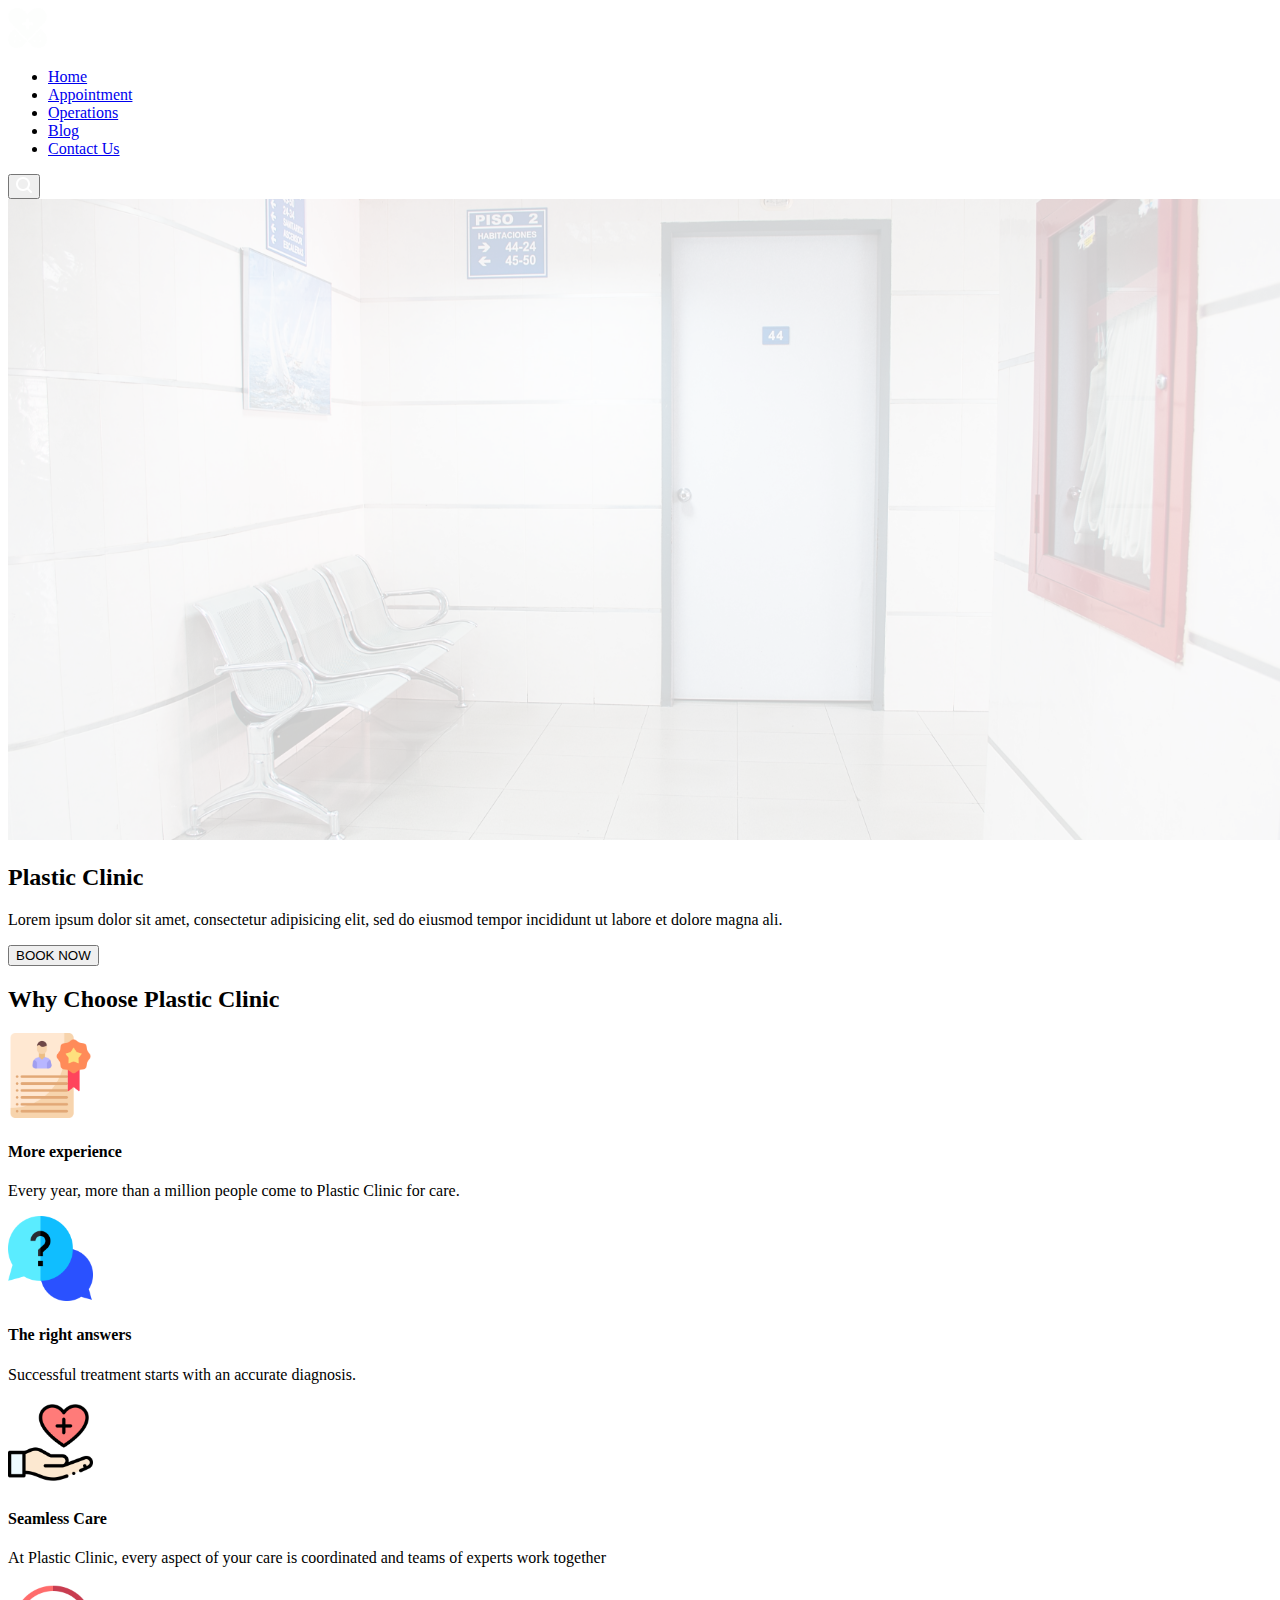
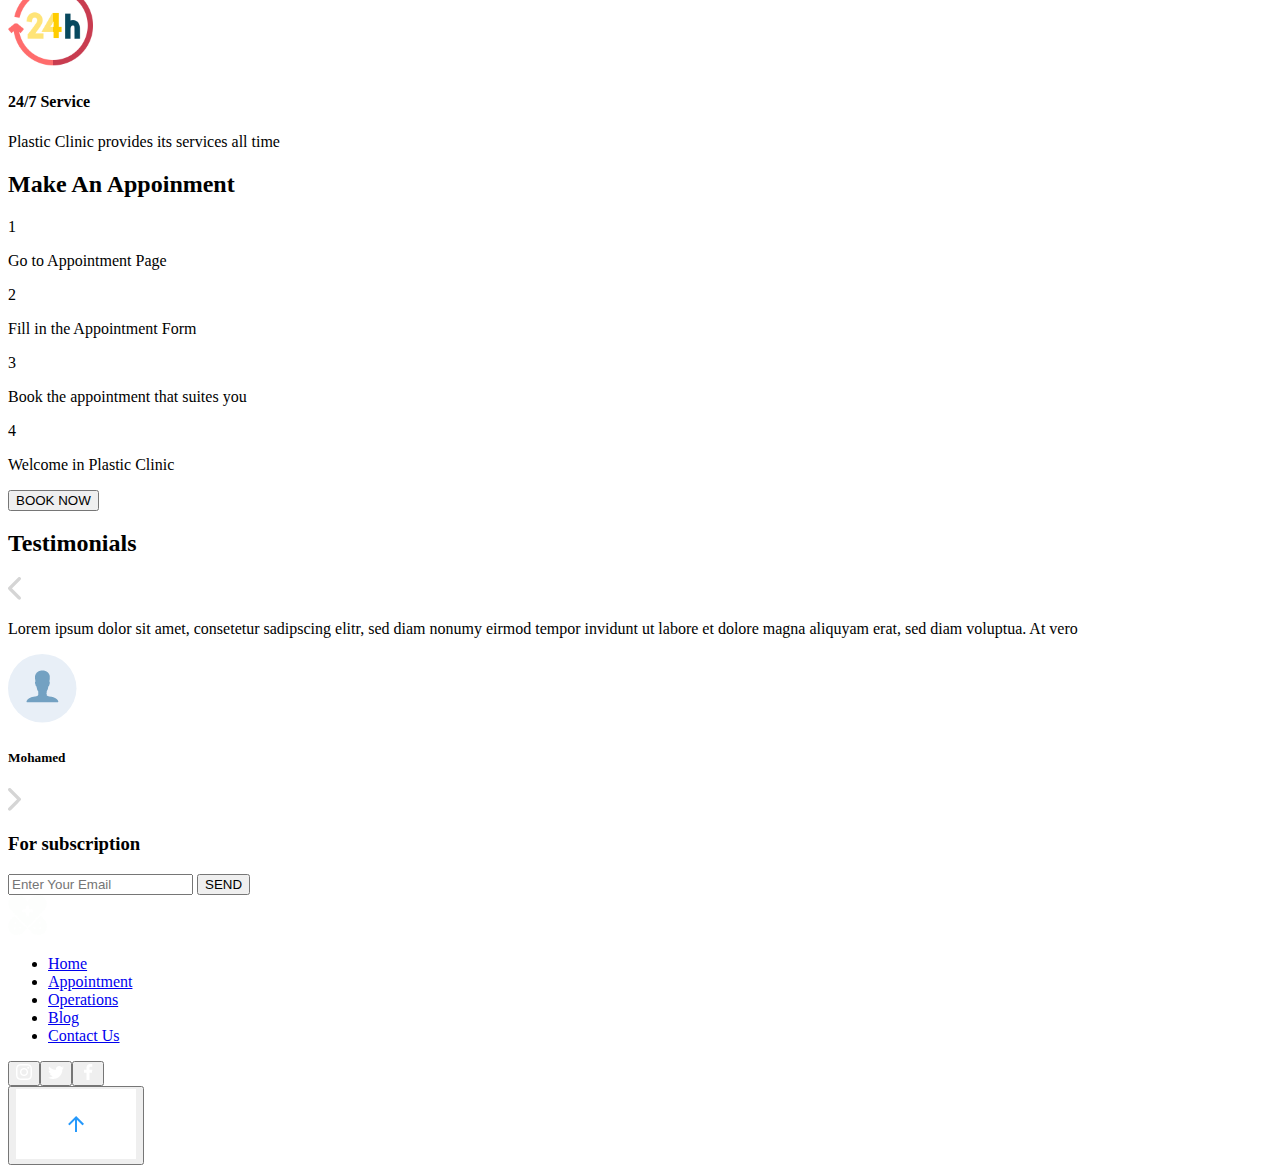
==== index.html @ 54598846 "." ====
<!DOCTYPE html>
<html lang="en">
  <head>
    <meta charset="UTF-8" />
    <meta name="viewport" content="width=device-width, initial-scale=1.0" />
    <link rel="stylesheet" href="./Css/main.css" />
    <title>Plastic Clinic</title>
  </head>
  <body>
    <div class="container-fluid">
      <div class="header">
        <nav>
          <div class="logo">
            <img src="./Images/clinic-logo.png" alt="plastic clinic logo" />
          </div>
          <div class="navLinks">
            <ul>
              <li><a class="active" href="/">Home</a></li>
              <li><a href="./pages/appointment.html">Appointment</a></li>
              <li><a href="./pages/operations.html">Operations</a></li>
              <li><a href="./pages/blog.html">Blog</a></li>
              <li><a href="./pages/contact.html">Contact Us</a></li>
            </ul>
          </div>
          <div class="search">
            <button>
              <img src="./Images/Search.png" alt="search icon" />
            </button>
          </div>
        </nav>
      </div>
      <div class="banner">
        <img src="./Images/banner.png" alt="clinic reseption image" />
        <div class="banner-content">
          <h2>Plastic Clinic</h2>
          <p>
            Lorem ipsum dolor sit amet, consectetur adipisicing elit, sed do
            eiusmod tempor incididunt ut labore et dolore magna ali.
          </p>
          <button>BOOK NOW</button>
        </div>
      </div>
      <div class="services-section">
        <div class="container">
          <h2>Why Choose Plastic Clinic</h2>
          <div class="row">
            <div class="col">
              <img
                src="./Images/experience (1).png"
                alt="More Experience icon"
              />
              <h4>More experience</h4>
              <p>
                Every year, more than a million people come to Plastic Clinic
                for care.
              </p>
            </div>
            <div class="col">
              <img src="./Images/help.png" alt="Answers icon" />
              <h4>The right answers</h4>
              <p>Successful treatment starts with an accurate diagnosis.</p>
            </div>
            <div class="col">
              <img src="./Images/healthcare (1).png" alt="Seamless Care icon" />
              <h4>Seamless Care</h4>
              <p>
                At Plastic Clinic, every aspect of your care is coordinated and
                teams of experts work together
              </p>
            </div>
            <div class="col">
              <img src="./Images/24-hours (2).png" alt="24/7 Service icon" />
              <h4>24/7 Service</h4>
              <p>Plastic Clinic provides its services all time</p>
            </div>
          </div>
        </div>
      </div>
      <div class="appoinment-section">
        <div class="container">
          <h2>Make An Appoinment</h2>
          <div class="row">
            <div class="col">
              <div class="number">1</div>
              <p>Go to Appointment Page</p>
            </div>
            <div class="col">
              <div class="number">2</div>
              <p>Fill in the Appointment Form</p>
            </div>
            <div class="col">
              <div class="number">3</div>
              <p>Book the appointment that suites you</p>
            </div>
            <div class="col">
              <div class="number">4</div>
              <p>Welcome in Plastic Clinic</p>
            </div>
          </div>
          <button>BOOK NOW</button>
        </div>
      </div>
      <div class="testimonials-section">
        <div class="container">
          <h2>Testimonials</h2>
          <div class="row">
            <div class="left-arrow">
              <img
                src="./Images/ios-arrow-back.png"
                alt="Testimonials left arrow"
              />
            </div>
            <div class="testimonial-content">
              <p>
                Lorem ipsum dolor sit amet, consetetur sadipscing elitr, sed
                diam nonumy eirmod tempor invidunt ut labore et dolore magna
                aliquyam erat, sed diam voluptua. At vero
              </p>
              <div class="user">
                <img src="./Images/user-icon.png" alt="user icon" />
                <h5>Mohamed</h5>
              </div>
            </div>
            <div class="right-arrow">
              <img
                src="./Images/ios-arrow-forward.png"
                alt="Testimonials right arrow"
              />
            </div>
          </div>
        </div>
      </div>
      <div class="subscription-section">
        <div class="container">
          <div class="row">
            <div class="card">
              <div class="card-header">
                <h3>For subscription</h3>
              </div>
              <div class="card-body">
                <form action="#" method="POST">
                  <input type="text" placeholder="Enter Your Email" required />
                  <input type="submit" value="SEND" />
                </form>
              </div>
            </div>
          </div>
        </div>
      </div>
      <div class="footer">
        <div class="container">
          <nav>
            <div class="logo">
              <img src="./Images/clinic-logo.png" alt="plastic clinic logo" />
            </div>
            <div class="navLinks">
              <ul>
                <li><a href="/">Home</a></li>
                <li><a href="./pages/appointment.html">Appointment</a></li>
                <li><a href="./pages/operations.html">Operations</a></li>
                <li><a href="./pages/blog.html">Blog</a></li>
                <li><a href="./pages/contact.html">Contact Us</a></li>
              </ul>
            </div>
            <div class="social-icons">
              <button>
                <img
                  src="./Images/insta-icon.png"
                  alt="instagram icon"
                /></button
              ><button>
                <img
                  src="./Images/twitter-icon.png"
                  alt="twitter icon"
                /></button
              ><button>
                <img src="./Images/fb-icon.png" alt="facebook icon" />
              </button>
            </div>
            <div class="scroll-up">
              <button>
                <img src="./Images/scroll-upp-arrow.png" alt="scroll up icon" />
              </button>
            </div>
          </nav>
        </div>
      </div>
    </div>
  </body>
</html>
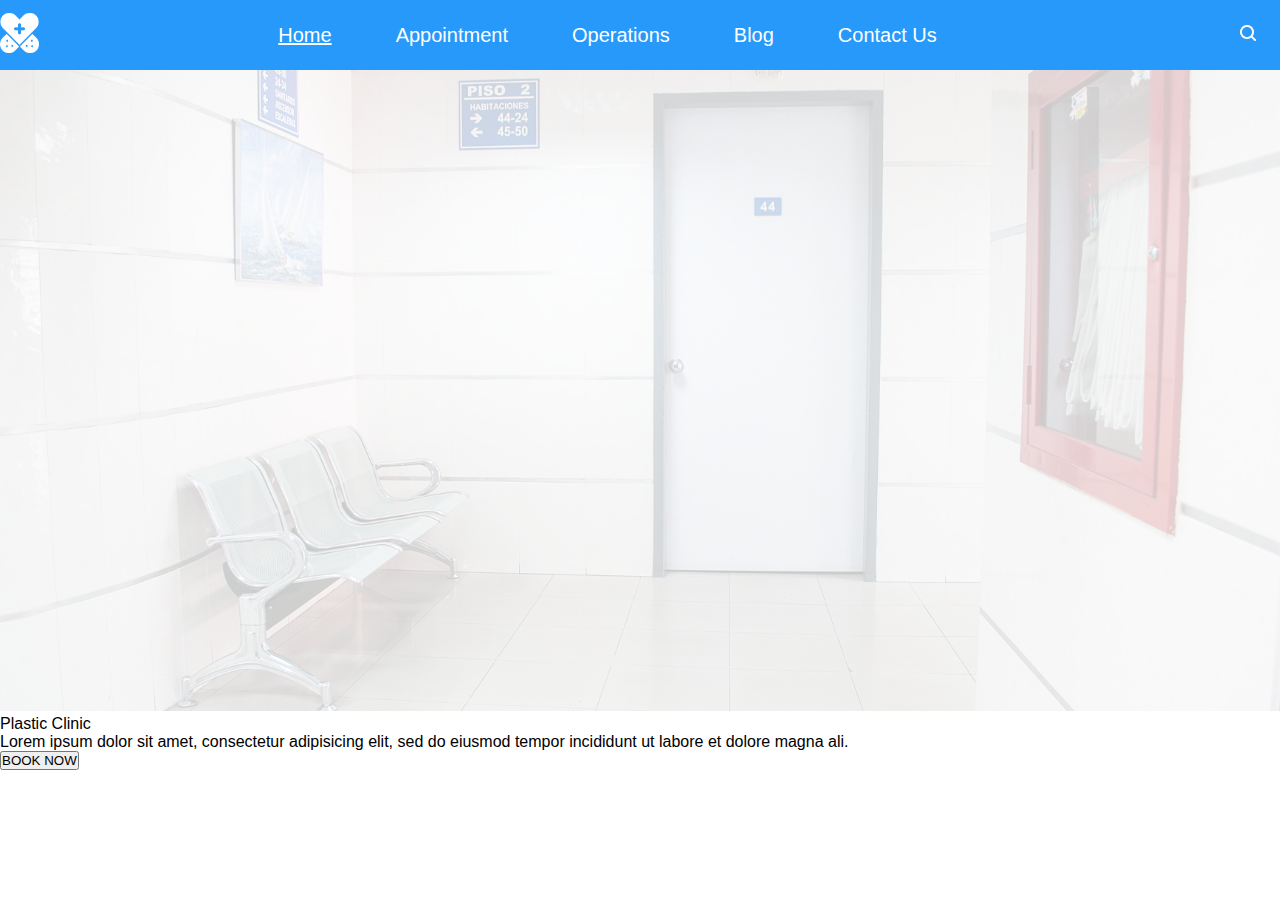
==== commit e262ee4e: "header" ====
--- a/index.html
+++ b/index.html
@@ -3,6 +3,7 @@
   <head>
     <meta charset="UTF-8" />
     <meta name="viewport" content="width=device-width, initial-scale=1.0" />
+    <link rel="stylesheet" href="./Css/reset-min.css" />
     <link rel="stylesheet" href="./Css/main.css" />
     <title>Plastic Clinic</title>
   </head>
@@ -11,7 +12,9 @@
       <div class="header">
         <nav>
           <div class="logo">
-            <img src="./Images/clinic-logo.png" alt="plastic clinic logo" />
+            <a href="./index.html">
+              <img src="./Images/clinic-logo.png" alt="plastic clinic logo" />
+            </a>
           </div>
           <div class="navLinks">
             <ul>
@@ -40,7 +43,7 @@
           <button>BOOK NOW</button>
         </div>
       </div>
-      <div class="services-section">
+      <!-- <div class="services-section">
         <div class="container">
           <h2>Why Choose Plastic Clinic</h2>
           <div class="row">
@@ -184,7 +187,7 @@
             </div>
           </nav>
         </div>
-      </div>
+      </div> -->
     </div>
   </body>
 </html>
--- a/Css/main.css
+++ b/Css/main.css
@@ -0,0 +1,76 @@
+* {
+  margin: 0;
+  padding: 0;
+  box-sizing: border-box;
+  font-family: "Segoe UI", Tahoma, Geneva, Verdana, sans-serif;
+}
+:root {
+  --primary: #2699fb;
+  --secondary: #ea4335;
+}
+
+@media only screen and (min-width: 992px) {
+  .container-fluid {
+    width: 100%;
+    position: relative;
+    margin: 0 auto;
+  }
+  .container {
+    width: 80em;
+    margin: 0 auto;
+    box-sizing: border-box;
+    position: relative;
+  }
+
+  .header {
+    background-color: var(--primary);
+    /* z-index: 1;
+    position: fixed;
+    top: 0;
+    width: 100%; */
+  }
+  .header > nav {
+    display: flex;
+    flex-direction: row;
+    justify-content: center;
+    align-items: center;
+    width: 80em;
+    height: 4.375em;
+    margin: 0 auto;
+  }
+  .header > nav > .logo {
+    flex-grow: 1;
+  }
+  .header > nav > .navLinks {
+    flex-grow: 1;
+  }
+  .header > nav > .navLinks > ul > li {
+    float: left;
+    font-size: 1.25em;
+    margin-right: 4rem;
+  }
+  .header > nav > .navLinks > ul > li > a {
+    clear: both;
+    text-decoration: none;
+    color: white;
+  }
+  .header > nav > .navLinks > ul > li > a:visited {
+    color: white;
+    text-decoration: none;
+  }
+  .header > nav > .navLinks > ul > li > a:hover {
+    color: white;
+    text-decoration: underline;
+  }
+  .header > nav > .navLinks > ul > li > .active {
+    color: white;
+    text-decoration: underline;
+  }
+  .header > nav > .search {
+    flex-grow: 0.1;
+  }
+  .header > nav > .search > button {
+    background-color: transparent;
+    border: none;
+  }
+}
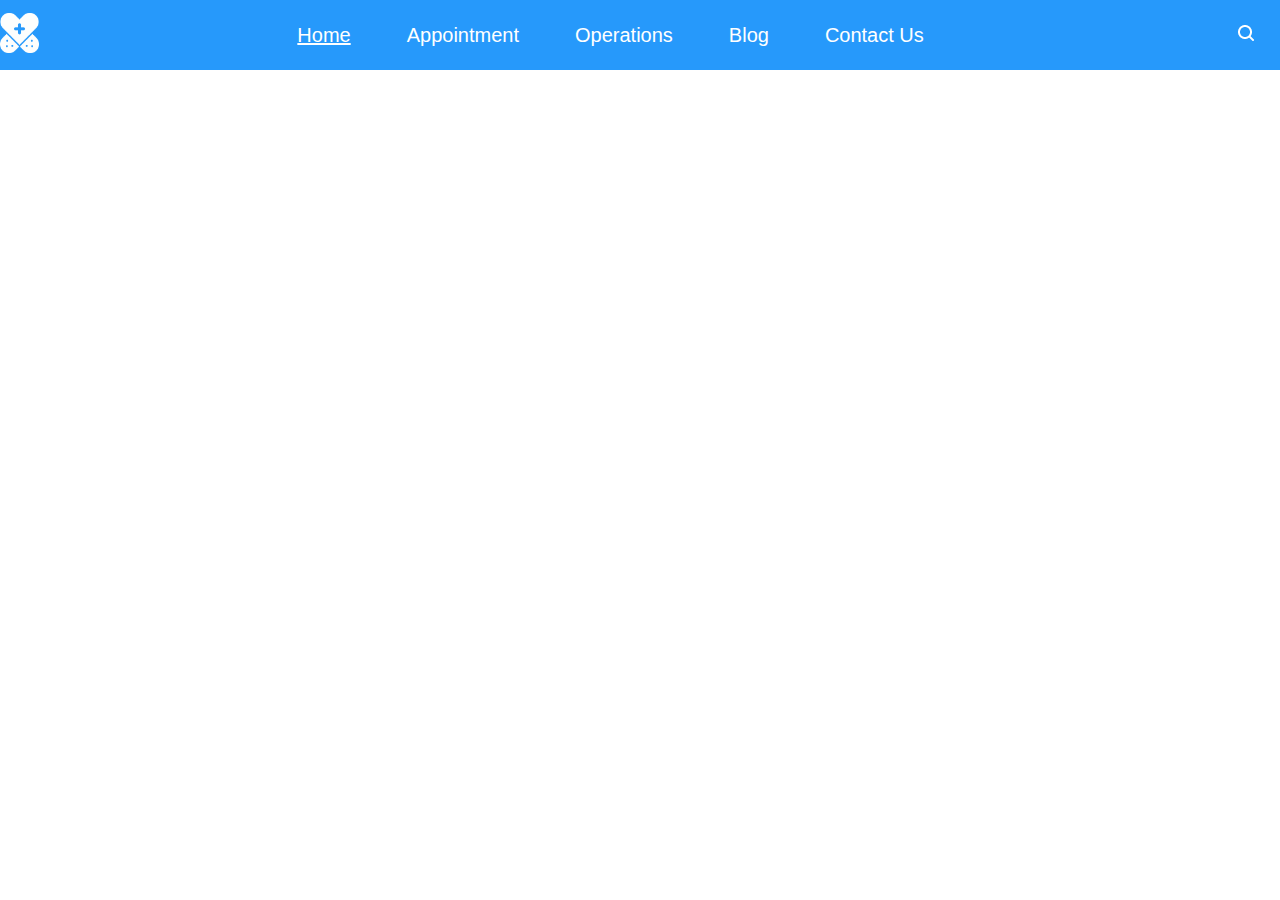
==== commit a3b7aaa7: "D-navbar" ====
--- a/index.html
+++ b/index.html
@@ -32,7 +32,7 @@
           </div>
         </nav>
       </div>
-      <div class="banner">
+      <!-- <div class="banner">
         <img src="./Images/banner.png" alt="clinic reseption image" />
         <div class="banner-content">
           <h2>Plastic Clinic</h2>
@@ -42,7 +42,7 @@
           </p>
           <button>BOOK NOW</button>
         </div>
-      </div>
+      </div> -->
       <!-- <div class="services-section">
         <div class="container">
           <h2>Why Choose Plastic Clinic</h2>
--- a/Css/main.css
+++ b/Css/main.css
@@ -24,6 +24,9 @@
 
   .header {
     background-color: var(--primary);
+    display: flex;
+    flex-direction: row;
+    flex-flow: row wrap;
     /* z-index: 1;
     position: fixed;
     top: 0;
@@ -31,7 +34,6 @@
   }
   .header > nav {
     display: flex;
-    flex-direction: row;
     justify-content: center;
     align-items: center;
     width: 80em;
@@ -47,7 +49,7 @@
   .header > nav > .navLinks > ul > li {
     float: left;
     font-size: 1.25em;
-    margin-right: 4rem;
+    margin-right: 3.5rem;
   }
   .header > nav > .navLinks > ul > li > a {
     clear: both;
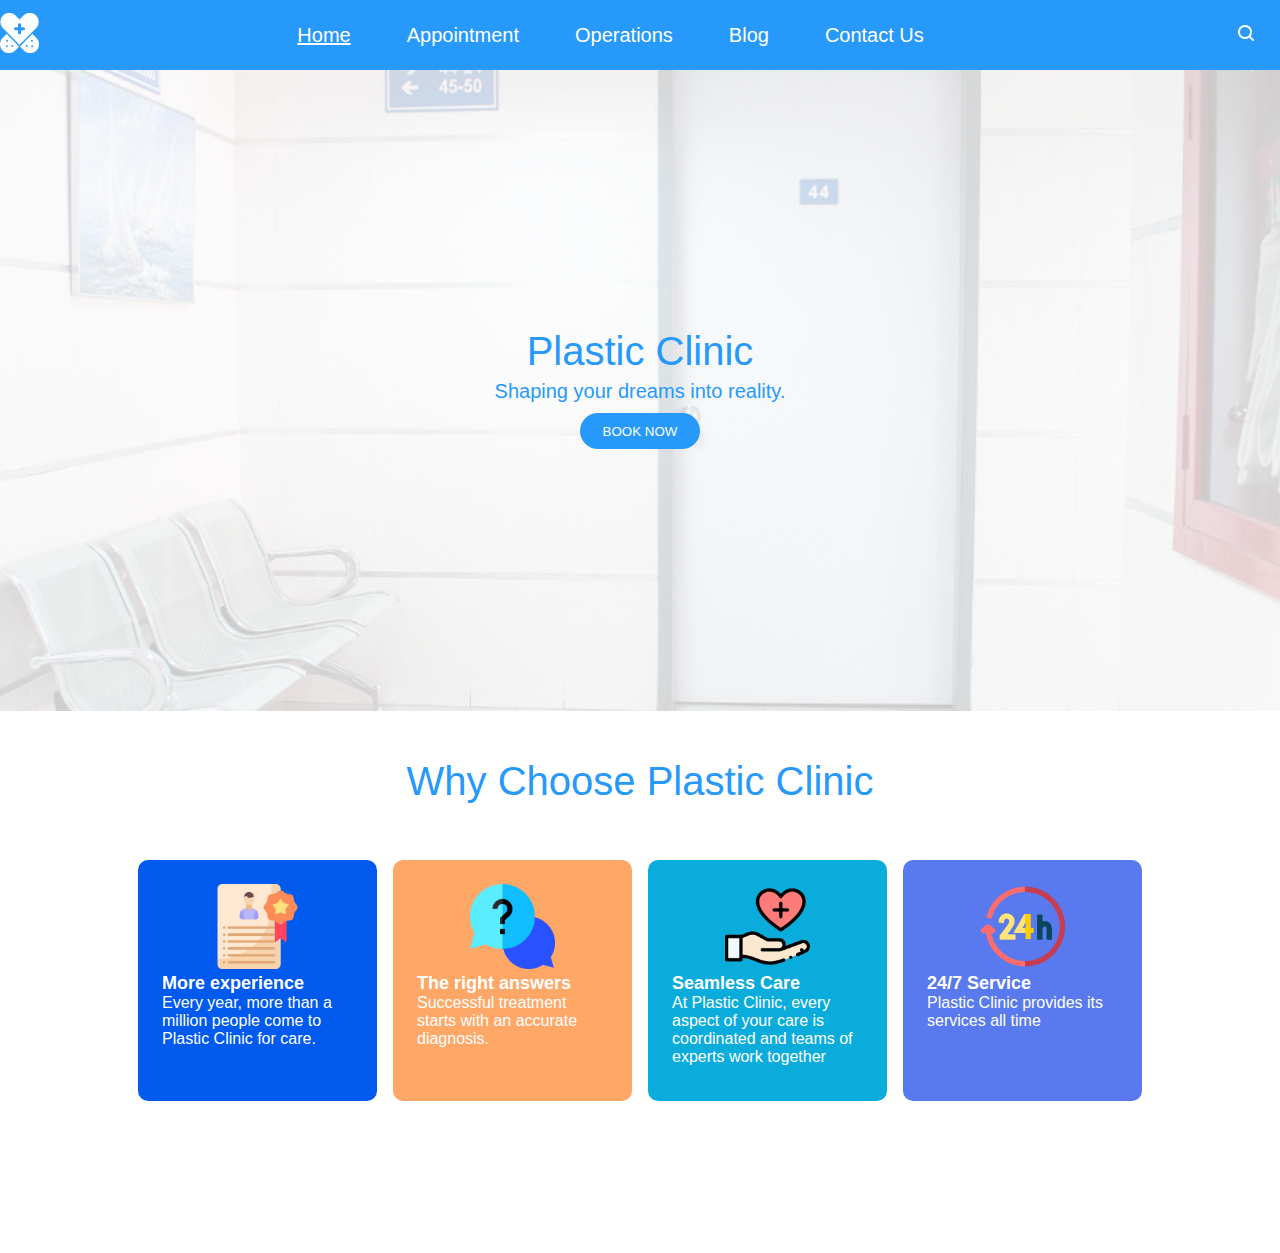
==== commit 50177baf: "2nd section in homepage" ====
--- a/index.html
+++ b/index.html
@@ -32,22 +32,18 @@
           </div>
         </nav>
       </div>
-      <!-- <div class="banner">
-        <img src="./Images/banner.png" alt="clinic reseption image" />
+      <div class="banner">
         <div class="banner-content">
           <h2>Plastic Clinic</h2>
-          <p>
-            Lorem ipsum dolor sit amet, consectetur adipisicing elit, sed do
-            eiusmod tempor incididunt ut labore et dolore magna ali.
-          </p>
+          <p>Shaping your dreams into reality.</p>
           <button>BOOK NOW</button>
         </div>
-      </div> -->
-      <!-- <div class="services-section">
+      </div>
+      <div class="services-section">
         <div class="container">
           <h2>Why Choose Plastic Clinic</h2>
           <div class="row">
-            <div class="col">
+            <div class="col-1">
               <img
                 src="./Images/experience (1).png"
                 alt="More Experience icon"
@@ -58,12 +54,12 @@
                 for care.
               </p>
             </div>
-            <div class="col">
+            <div class="col-2">
               <img src="./Images/help.png" alt="Answers icon" />
               <h4>The right answers</h4>
               <p>Successful treatment starts with an accurate diagnosis.</p>
             </div>
-            <div class="col">
+            <div class="col-3">
               <img src="./Images/healthcare (1).png" alt="Seamless Care icon" />
               <h4>Seamless Care</h4>
               <p>
@@ -71,7 +67,7 @@
                 teams of experts work together
               </p>
             </div>
-            <div class="col">
+            <div class="col-4">
               <img src="./Images/24-hours (2).png" alt="24/7 Service icon" />
               <h4>24/7 Service</h4>
               <p>Plastic Clinic provides its services all time</p>
@@ -79,7 +75,7 @@
           </div>
         </div>
       </div>
-      <div class="appoinment-section">
+      <!-- <div class="appoinment-section">
         <div class="container">
           <h2>Make An Appoinment</h2>
           <div class="row">
@@ -102,8 +98,8 @@
           </div>
           <button>BOOK NOW</button>
         </div>
-      </div>
-      <div class="testimonials-section">
+      </div> -->
+      <!--   <div class="testimonials-section">
         <div class="container">
           <h2>Testimonials</h2>
           <div class="row">
--- a/Css/main.css
+++ b/Css/main.css
@@ -75,4 +75,150 @@
     background-color: transparent;
     border: none;
   }
+
+  .banner {
+    background-image: url("../Images/banner.png");
+    background-repeat: no-repeat;
+    background-position: center;
+    background-attachment: fixed;
+    background-size: cover;
+    height: 40.0625em;
+    display: flex;
+    flex-direction: row;
+    justify-content: center;
+    align-items: center;
+    flex-wrap: wrap;
+    line-height: 2.5rem;
+  }
+  .banner > .banner-content {
+    text-align: center;
+  }
+  .banner > .banner-content > h2 {
+    color: var(--primary);
+    font-size: 2.5em;
+  }
+  .banner > .banner-content > p {
+    color: var(--primary);
+    font-size: 1.25em;
+  }
+  .banner > .banner-content > button {
+    width: 8.9375em;
+    height: 2.75em;
+    background-color: var(--primary);
+    color: white;
+    border: none;
+    border-radius: 1.5625em;
+  }
+  .banner > .banner-content > button:hover {
+    width: 8.9375em;
+    height: 2.75em;
+    background-color: white;
+    cursor: pointer;
+    color: var(--primary);
+    border: 2px solid var(--primary);
+    border-radius: 1.5625em;
+  }
+  .services-section {
+    height: 33.875em;
+  }
+  .services-section > .container {
+    display: flex;
+    width: 100%;
+    flex-direction: column;
+    justify-content: center;
+    align-items: center;
+    text-align: center;
+  }
+  .services-section > .container > h2 {
+    padding: 3rem 0;
+    font-size: 2.5em;
+    color: var(--primary);
+  }
+  .services-section > .container > .row {
+    display: flex;
+    flex-wrap: wrap;
+    justify-content: center;
+    align-items: center;
+  }
+
+  .services-section > .container > .row > .col-1 {
+    background-color: #005aee;
+    width: 14.9375em;
+    height: 15.0625em;
+    padding: 1.5rem;
+    margin: 0.5rem;
+    border: none;
+    border-radius: 0.625em;
+    color: white;
+  }
+
+  .services-section > .container > .row > .col-1 > h4 {
+    text-align: left;
+    font-weight: bold;
+    font-size: 1.125em;
+  }
+  .services-section > .container > .row > .col-1 > p {
+    text-align: left;
+    font-size: 1em;
+  }
+  .services-section > .container > .row > .col-2 {
+    background-color: #ffa767;
+    width: 14.9375em;
+    height: 15.0625em;
+    padding: 1.5rem;
+    margin: 0.5rem;
+    border: none;
+    border-radius: 0.625em;
+    color: white;
+  }
+
+  .services-section > .container > .row > .col-2 > h4 {
+    text-align: left;
+    font-weight: bold;
+    font-size: 1.125em;
+  }
+  .services-section > .container > .row > .col-2 > p {
+    text-align: left;
+    font-size: 1em;
+  }
+  .services-section > .container > .row > .col-3 {
+    background-color: #0aacdc;
+    width: 14.9375em;
+    height: 15.0625em;
+    padding: 1.5rem;
+    margin: 0.5rem;
+    border: none;
+    border-radius: 0.625em;
+    color: white;
+  }
+
+  .services-section > .container > .row > .col-3 > h4 {
+    text-align: left;
+    font-weight: bold;
+    font-size: 1.125em;
+  }
+  .services-section > .container > .row > .col-3 > p {
+    text-align: left;
+    font-size: 1em;
+  }
+  .services-section > .container > .row > .col-4 {
+    background-color: #597aef;
+    width: 14.9375em;
+    height: 15.0625em;
+    padding: 1.5rem;
+    margin: 0.5rem;
+    border: none;
+    border-radius: 0.625em;
+    color: white;
+  }
+
+  .services-section > .container > .row > .col-4 > h4 {
+    text-align: left;
+    font-weight: bold;
+    font-size: 1.125em;
+  }
+  .services-section > .container > .row > .col-4 > p {
+    text-align: left;
+    font-size: 1em;
+  }
 }
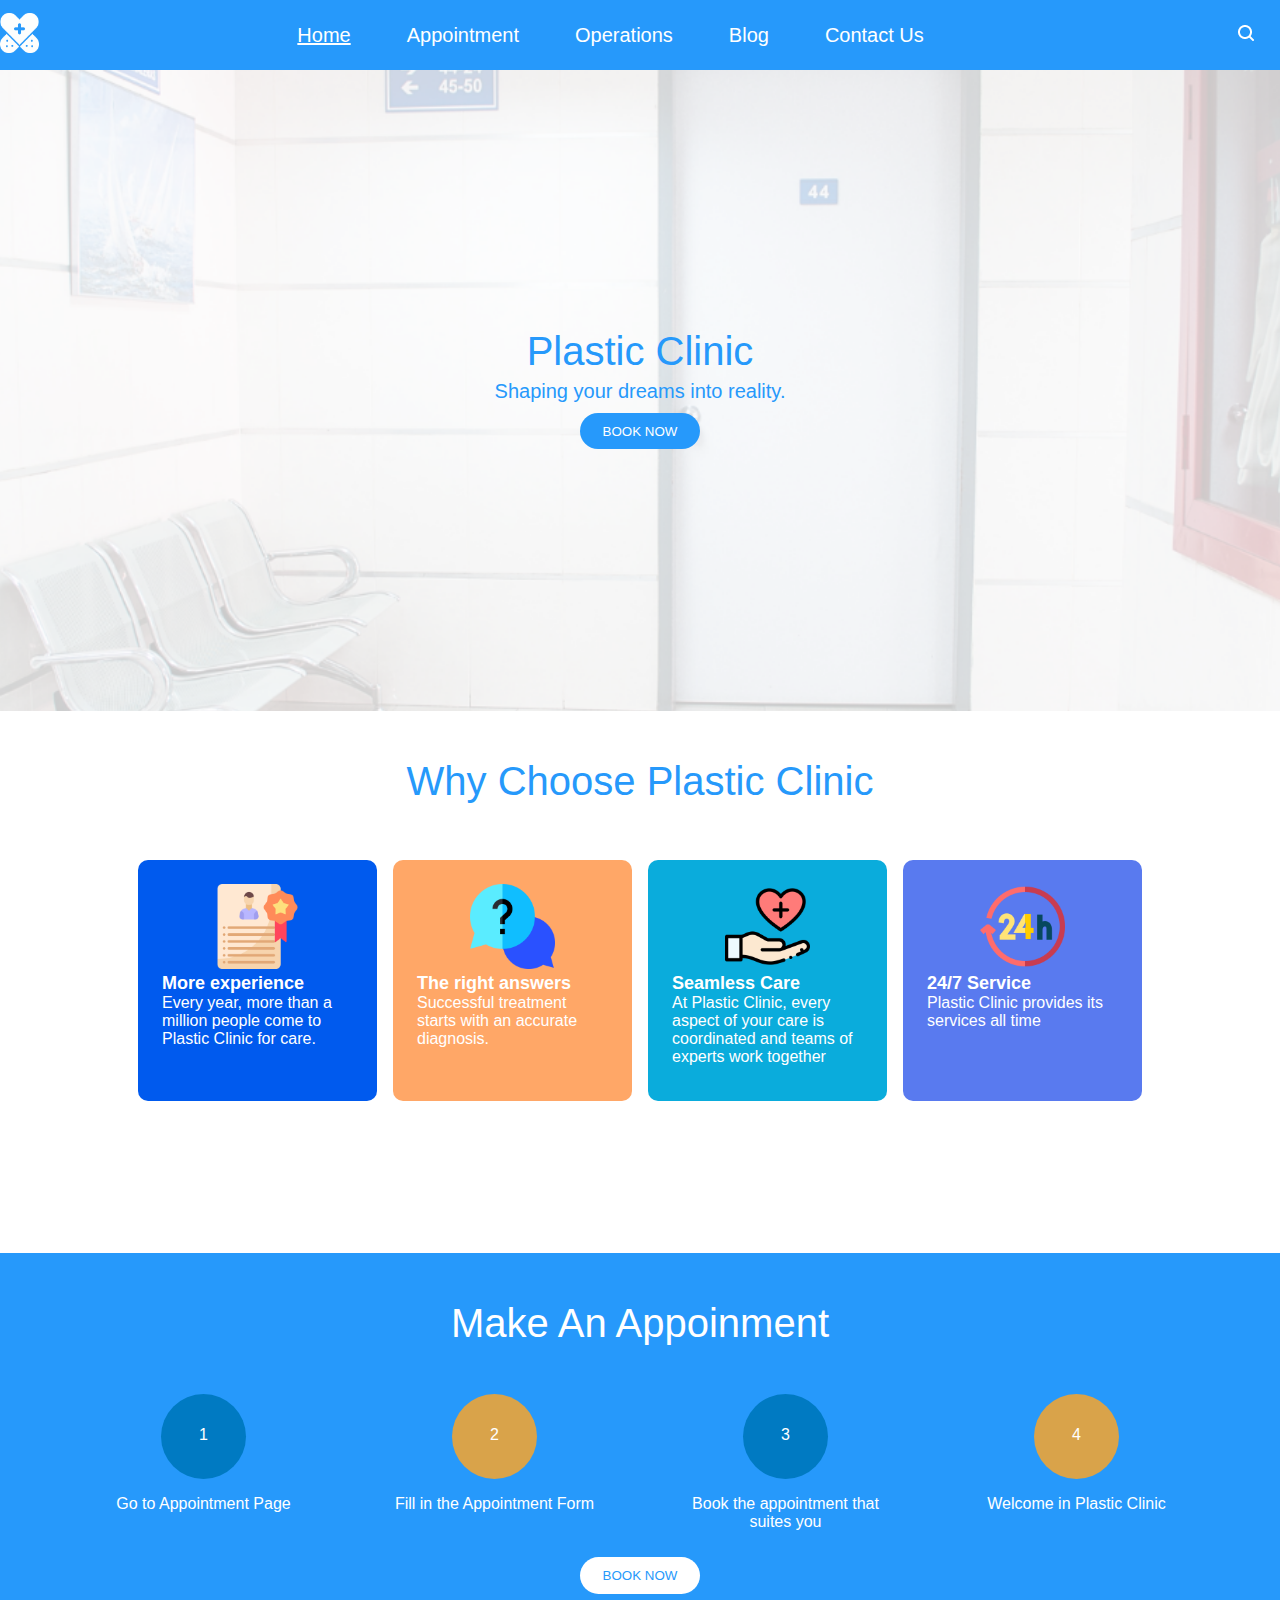
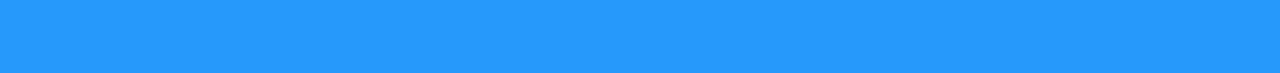
==== commit 41770195: "hompage 3 section" ====
--- a/index.html
+++ b/index.html
@@ -75,7 +75,7 @@
           </div>
         </div>
       </div>
-      <!-- <div class="appoinment-section">
+      <div class="appoinment-section">
         <div class="container">
           <h2>Make An Appoinment</h2>
           <div class="row">
@@ -84,7 +84,7 @@
               <p>Go to Appointment Page</p>
             </div>
             <div class="col">
-              <div class="number">2</div>
+              <div class="number2">2</div>
               <p>Fill in the Appointment Form</p>
             </div>
             <div class="col">
@@ -92,14 +92,14 @@
               <p>Book the appointment that suites you</p>
             </div>
             <div class="col">
-              <div class="number">4</div>
+              <div class="number2">4</div>
               <p>Welcome in Plastic Clinic</p>
             </div>
           </div>
           <button>BOOK NOW</button>
         </div>
-      </div> -->
-      <!--   <div class="testimonials-section">
+      </div>
+      <!-- <div class="testimonials-section">
         <div class="container">
           <h2>Testimonials</h2>
           <div class="row">
@@ -128,8 +128,8 @@
             </div>
           </div>
         </div>
-      </div>
-      <div class="subscription-section">
+      </div> -->
+      <!--   <div class="subscription-section">
         <div class="container">
           <div class="row">
             <div class="card">
--- a/Css/main.css
+++ b/Css/main.css
@@ -9,216 +9,303 @@
   --secondary: #ea4335;
 }
 
-@media only screen and (min-width: 992px) {
-  .container-fluid {
-    width: 100%;
-    position: relative;
-    margin: 0 auto;
-  }
-  .container {
-    width: 80em;
-    margin: 0 auto;
-    box-sizing: border-box;
-    position: relative;
-  }
-
-  .header {
-    background-color: var(--primary);
-    display: flex;
-    flex-direction: row;
-    flex-flow: row wrap;
-    /* z-index: 1;
+.container-fluid {
+  width: 100%;
+  position: relative;
+  margin: 0 auto;
+}
+.container {
+  width: 80em;
+  margin: 0 auto;
+  box-sizing: border-box;
+  position: relative;
+}
+
+.header {
+  background-color: var(--primary);
+  display: flex;
+  flex-direction: row;
+  flex-flow: row wrap;
+  /* z-index: 1;
     position: fixed;
     top: 0;
     width: 100%; */
+}
+.header > nav {
+  display: flex;
+  justify-content: center;
+  align-items: center;
+  width: 80em;
+  height: 4.375em;
+  margin: 0 auto;
+}
+.header > nav > .logo {
+  flex-grow: 1;
+}
+.header > nav > .navLinks {
+  flex-grow: 1;
+}
+.header > nav > .navLinks > ul > li {
+  float: left;
+  font-size: 1.25em;
+  margin-right: 3.5rem;
+}
+.header > nav > .navLinks > ul > li > a {
+  clear: both;
+  text-decoration: none;
+  color: white;
+}
+.header > nav > .navLinks > ul > li > a:visited {
+  color: white;
+  text-decoration: none;
+}
+.header > nav > .navLinks > ul > li > a:hover {
+  color: white;
+  text-decoration: underline;
+}
+.header > nav > .navLinks > ul > li > .active {
+  color: white;
+  text-decoration: underline;
+}
+.header > nav > .search {
+  flex-grow: 0.1;
+}
+.header > nav > .search > button {
+  background-color: transparent;
+  border: none;
+}
+
+.banner {
+  background-image: url("../Images/banner.png");
+  background-repeat: no-repeat;
+  background-position: center;
+  background-attachment: fixed;
+  background-size: cover;
+  height: 40.0625em;
+  display: flex;
+  flex-direction: row;
+  justify-content: center;
+  align-items: center;
+  flex-wrap: wrap;
+  line-height: 2.5rem;
+}
+.banner > .banner-content {
+  text-align: center;
+}
+.banner > .banner-content > h2 {
+  color: var(--primary);
+  font-size: 2.5em;
+}
+.banner > .banner-content > p {
+  color: var(--primary);
+  font-size: 1.25em;
+}
+.banner > .banner-content > button {
+  width: 8.9375em;
+  height: 2.75em;
+  background-color: var(--primary);
+  color: white;
+  border: none;
+  border-radius: 1.5625em;
+}
+.banner > .banner-content > button:hover {
+  width: 8.9375em;
+  height: 2.75em;
+  background-color: white;
+  cursor: pointer;
+  color: var(--primary);
+  border: 2px solid var(--primary);
+  border-radius: 1.5625em;
+}
+.services-section {
+  height: 33.875em;
+}
+@media only screen and (max-width: 992px) {
+  .services-section {
+    display: flex;
+    flex-flow: column wrap;
+    height: auto;
   }
-  .header > nav {
+}
+.services-section > .container {
+  display: flex;
+  width: 100%;
+  flex-direction: column;
+  justify-content: center;
+  align-items: center;
+  text-align: center;
+}
+
+.services-section > .container > h2 {
+  padding: 3rem 0;
+  font-size: 2.5em;
+  color: var(--primary);
+}
+.services-section > .container > .row {
+  display: flex;
+  flex-wrap: wrap;
+  justify-content: center;
+  align-items: center;
+}
+
+.services-section > .container > .row > .col-1 {
+  background-color: #005aee;
+  width: 14.9375em;
+  height: 15.0625em;
+  padding: 1.5rem;
+  margin: 0.5rem;
+  border: none;
+  border-radius: 0.625em;
+  color: white;
+}
+
+.services-section > .container > .row > .col-1 > h4 {
+  text-align: left;
+  font-weight: bold;
+  font-size: 1.125em;
+}
+.services-section > .container > .row > .col-1 > p {
+  text-align: left;
+  font-size: 1em;
+}
+.services-section > .container > .row > .col-2 {
+  background-color: #ffa767;
+  width: 14.9375em;
+  height: 15.0625em;
+  padding: 1.5rem;
+  margin: 0.5rem;
+  border: none;
+  border-radius: 0.625em;
+  color: white;
+}
+
+.services-section > .container > .row > .col-2 > h4 {
+  text-align: left;
+  font-weight: bold;
+  font-size: 1.125em;
+}
+.services-section > .container > .row > .col-2 > p {
+  text-align: left;
+  font-size: 1em;
+}
+.services-section > .container > .row > .col-3 {
+  background-color: #0aacdc;
+  width: 14.9375em;
+  height: 15.0625em;
+  padding: 1.5rem;
+  margin: 0.5rem;
+  border: none;
+  border-radius: 0.625em;
+  color: white;
+}
+
+.services-section > .container > .row > .col-3 > h4 {
+  text-align: left;
+  font-weight: bold;
+  font-size: 1.125em;
+}
+.services-section > .container > .row > .col-3 > p {
+  text-align: left;
+  font-size: 1em;
+}
+.services-section > .container > .row > .col-4 {
+  background-color: #597aef;
+  width: 14.9375em;
+  height: 15.0625em;
+  padding: 1.5rem;
+  margin: 0.5rem;
+  border: none;
+  border-radius: 0.625em;
+  color: white;
+}
+
+.services-section > .container > .row > .col-4 > h4 {
+  text-align: left;
+  font-weight: bold;
+  font-size: 1.125em;
+}
+.services-section > .container > .row > .col-4 > p {
+  text-align: left;
+  font-size: 1em;
+}
+
+.appoinment-section {
+  height: 26.25em;
+  background-color: var(--primary);
+}
+@media only screen and (max-width: 992px) {
+  .appoinment-section {
     display: flex;
-    justify-content: center;
-    align-items: center;
-    width: 80em;
-    height: 4.375em;
-    margin: 0 auto;
+    flex-flow: column wrap;
+    height: auto;
   }
-  .header > nav > .logo {
-    flex-grow: 1;
-  }
-  .header > nav > .navLinks {
-    flex-grow: 1;
-  }
-  .header > nav > .navLinks > ul > li {
-    float: left;
-    font-size: 1.25em;
-    margin-right: 3.5rem;
-  }
-  .header > nav > .navLinks > ul > li > a {
-    clear: both;
-    text-decoration: none;
-    color: white;
-  }
-  .header > nav > .navLinks > ul > li > a:visited {
-    color: white;
-    text-decoration: none;
-  }
-  .header > nav > .navLinks > ul > li > a:hover {
-    color: white;
-    text-decoration: underline;
-  }
-  .header > nav > .navLinks > ul > li > .active {
-    color: white;
-    text-decoration: underline;
-  }
-  .header > nav > .search {
-    flex-grow: 0.1;
-  }
-  .header > nav > .search > button {
-    background-color: transparent;
-    border: none;
-  }
-
-  .banner {
-    background-image: url("../Images/banner.png");
-    background-repeat: no-repeat;
-    background-position: center;
-    background-attachment: fixed;
-    background-size: cover;
-    height: 40.0625em;
-    display: flex;
-    flex-direction: row;
-    justify-content: center;
-    align-items: center;
-    flex-wrap: wrap;
-    line-height: 2.5rem;
-  }
-  .banner > .banner-content {
-    text-align: center;
-  }
-  .banner > .banner-content > h2 {
-    color: var(--primary);
-    font-size: 2.5em;
-  }
-  .banner > .banner-content > p {
-    color: var(--primary);
-    font-size: 1.25em;
-  }
-  .banner > .banner-content > button {
-    width: 8.9375em;
-    height: 2.75em;
-    background-color: var(--primary);
-    color: white;
-    border: none;
-    border-radius: 1.5625em;
-  }
-  .banner > .banner-content > button:hover {
-    width: 8.9375em;
-    height: 2.75em;
-    background-color: white;
-    cursor: pointer;
-    color: var(--primary);
-    border: 2px solid var(--primary);
-    border-radius: 1.5625em;
-  }
-  .services-section {
-    height: 33.875em;
-  }
-  .services-section > .container {
-    display: flex;
-    width: 100%;
-    flex-direction: column;
-    justify-content: center;
-    align-items: center;
-    text-align: center;
-  }
-  .services-section > .container > h2 {
-    padding: 3rem 0;
-    font-size: 2.5em;
-    color: var(--primary);
-  }
-  .services-section > .container > .row {
-    display: flex;
-    flex-wrap: wrap;
-    justify-content: center;
-    align-items: center;
-  }
-
-  .services-section > .container > .row > .col-1 {
-    background-color: #005aee;
-    width: 14.9375em;
-    height: 15.0625em;
-    padding: 1.5rem;
-    margin: 0.5rem;
-    border: none;
-    border-radius: 0.625em;
-    color: white;
-  }
-
-  .services-section > .container > .row > .col-1 > h4 {
-    text-align: left;
-    font-weight: bold;
-    font-size: 1.125em;
-  }
-  .services-section > .container > .row > .col-1 > p {
-    text-align: left;
-    font-size: 1em;
-  }
-  .services-section > .container > .row > .col-2 {
-    background-color: #ffa767;
-    width: 14.9375em;
-    height: 15.0625em;
-    padding: 1.5rem;
-    margin: 0.5rem;
-    border: none;
-    border-radius: 0.625em;
-    color: white;
-  }
-
-  .services-section > .container > .row > .col-2 > h4 {
-    text-align: left;
-    font-weight: bold;
-    font-size: 1.125em;
-  }
-  .services-section > .container > .row > .col-2 > p {
-    text-align: left;
-    font-size: 1em;
-  }
-  .services-section > .container > .row > .col-3 {
-    background-color: #0aacdc;
-    width: 14.9375em;
-    height: 15.0625em;
-    padding: 1.5rem;
-    margin: 0.5rem;
-    border: none;
-    border-radius: 0.625em;
-    color: white;
-  }
-
-  .services-section > .container > .row > .col-3 > h4 {
-    text-align: left;
-    font-weight: bold;
-    font-size: 1.125em;
-  }
-  .services-section > .container > .row > .col-3 > p {
-    text-align: left;
-    font-size: 1em;
-  }
-  .services-section > .container > .row > .col-4 {
-    background-color: #597aef;
-    width: 14.9375em;
-    height: 15.0625em;
-    padding: 1.5rem;
-    margin: 0.5rem;
-    border: none;
-    border-radius: 0.625em;
-    color: white;
-  }
-
-  .services-section > .container > .row > .col-4 > h4 {
-    text-align: left;
-    font-weight: bold;
-    font-size: 1.125em;
-  }
-  .services-section > .container > .row > .col-4 > p {
-    text-align: left;
-    font-size: 1em;
-  }
-}
+}
+
+.appoinment-section > .container {
+  display: flex;
+  width: 100%;
+  flex-direction: column;
+  justify-content: center;
+  align-items: center;
+  text-align: center;
+}
+.appoinment-section > .container > h2 {
+  padding: 3rem 0;
+  font-size: 2.5em;
+  color: white;
+}
+.appoinment-section > .container > .row {
+  display: flex;
+  flex-flow: row wrap;
+  justify-content: center;
+  align-items: center;
+}
+.appoinment-section > .container > .row > .col {
+  display: flex;
+  flex-direction: column;
+  margin: 0 2rem;
+  height: 10.1875em;
+  width: 14.1875em;
+  font-size: 1em;
+  color: white;
+}
+.appoinment-section > .container > .row > .col > .number {
+  color: white;
+  padding-top: 2rem;
+  align-self: center;
+  height: 5.3125em;
+  width: 5.3125em;
+  background-color: #007ac2;
+  border: none;
+  border-radius: 50%;
+  margin-bottom: 1rem;
+}
+.appoinment-section > .container > .row > .col > .number2 {
+  color: white;
+  padding-top: 2rem;
+  align-self: center;
+  height: 5.3125em;
+  width: 5.3125em;
+  background-color: #d9a34a;
+  border: none;
+  border-radius: 50%;
+  margin-bottom: 1rem;
+}
+.appoinment-section > .container > button {
+  width: 8.9375em;
+  height: 2.75em;
+  background-color: white;
+  color: var(--primary);
+  border: none;
+  border-radius: 1.5625em;
+  margin-bottom: 2rem;
+}
+.appoinment-section > .container > button:hover {
+  width: 8.9375em;
+  height: 2.75em;
+  background-color: var(--secondary);
+  cursor: pointer;
+  color: white;
+  border: 2px solid var(--primary);
+  border-radius: 1.5625em;
+}
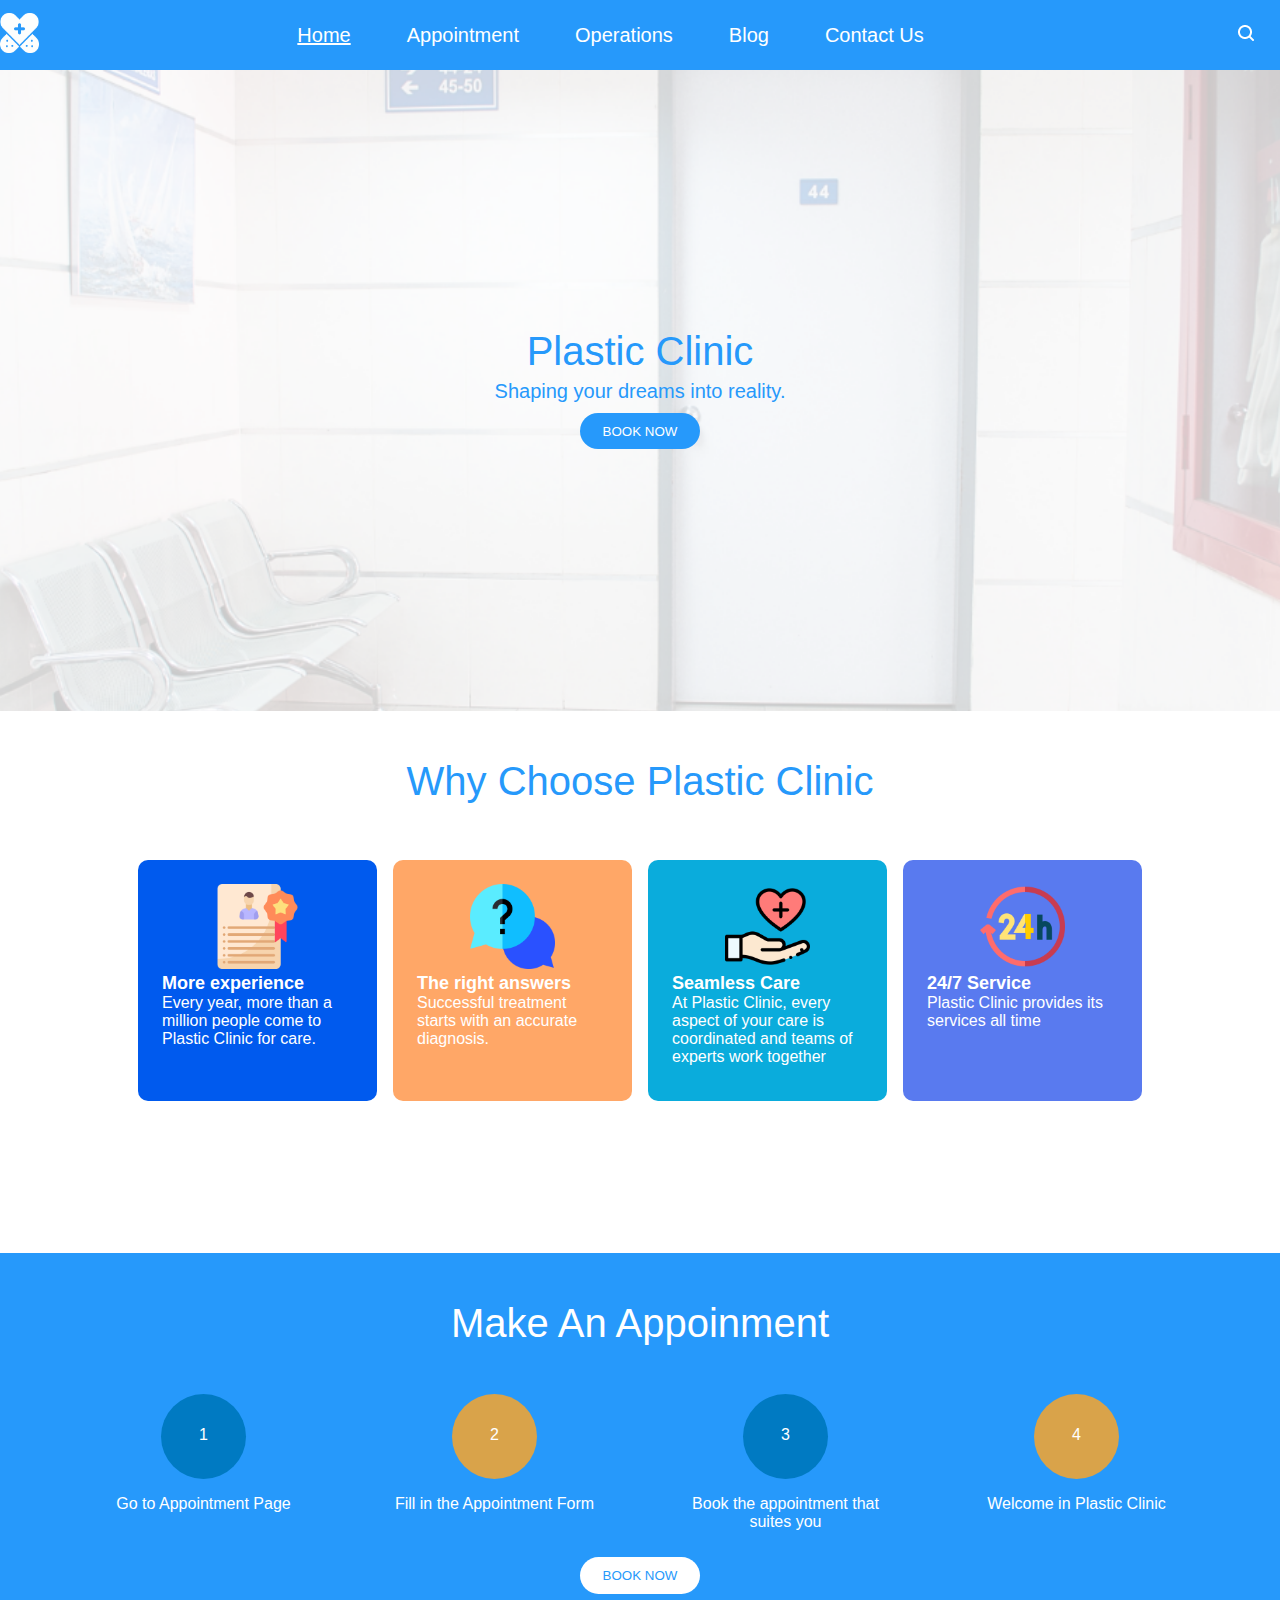
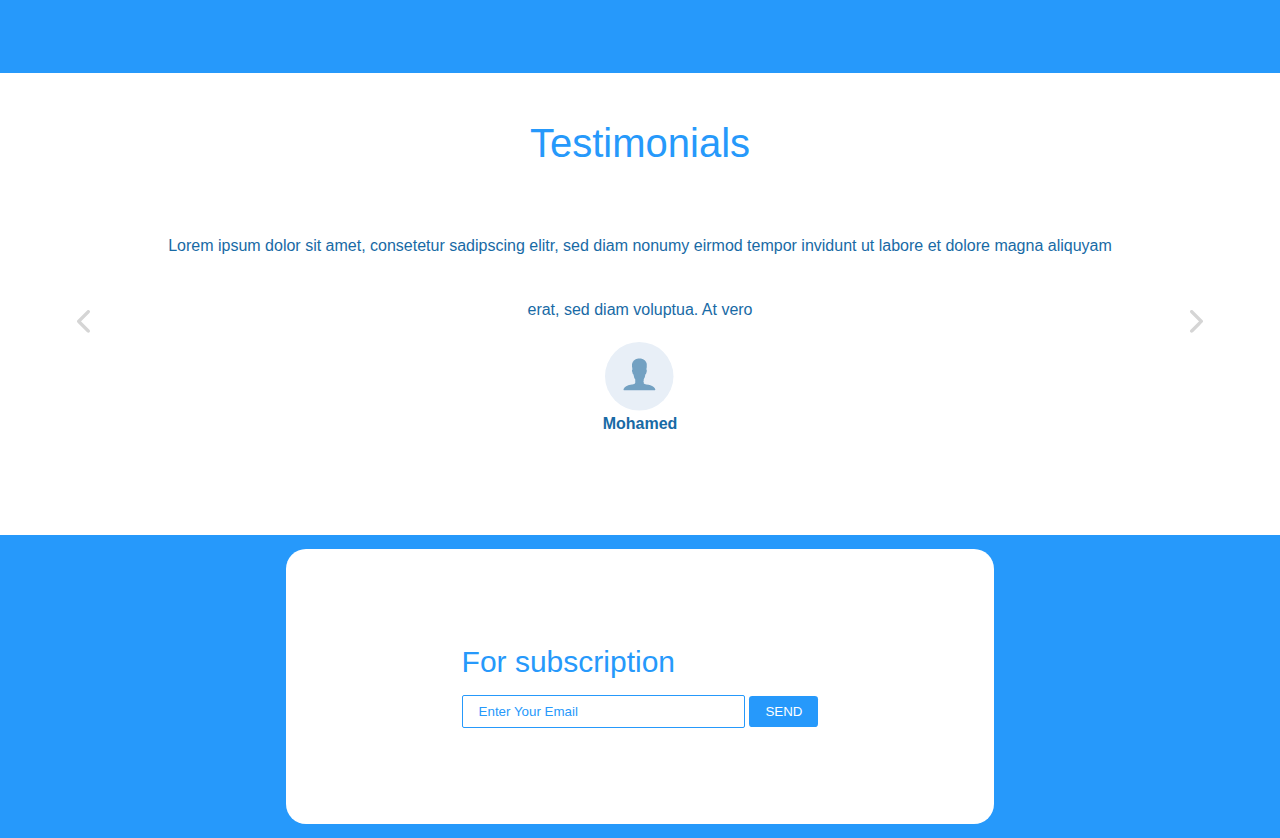
==== commit fd8fd70d: "subscription section" ====
--- a/index.html
+++ b/index.html
@@ -3,6 +3,12 @@
   <head>
     <meta charset="UTF-8" />
     <meta name="viewport" content="width=device-width, initial-scale=1.0" />
+    <link
+      rel="icon"
+      href="./Images/clinic-logo.png"
+      type="image/gif"
+      sizes="16x16"
+    />
     <link rel="stylesheet" href="./Css/reset-min.css" />
     <link rel="stylesheet" href="./Css/main.css" />
     <title>Plastic Clinic</title>
@@ -99,7 +105,7 @@
           <button>BOOK NOW</button>
         </div>
       </div>
-      <!-- <div class="testimonials-section">
+      <div class="testimonials-section">
         <div class="container">
           <h2>Testimonials</h2>
           <div class="row">
@@ -128,25 +134,23 @@
             </div>
           </div>
         </div>
-      </div> -->
-      <!--   <div class="subscription-section">
+      </div>
+      <div class="subscription-section">
         <div class="container">
-          <div class="row">
-            <div class="card">
-              <div class="card-header">
-                <h3>For subscription</h3>
-              </div>
-              <div class="card-body">
-                <form action="#" method="POST">
-                  <input type="text" placeholder="Enter Your Email" required />
-                  <input type="submit" value="SEND" />
-                </form>
-              </div>
+          <div class="card">
+            <div class="card-header">
+              <h3>For subscription</h3>
+            </div>
+            <div class="card-body">
+              <form action="#" method="POST">
+                <input type="email" placeholder="Enter Your Email" required />
+                <input type="submit" value="SEND" />
+              </form>
             </div>
           </div>
         </div>
       </div>
-      <div class="footer">
+      <!--   <div class="footer">
         <div class="container">
           <nav>
             <div class="logo">
--- a/Css/main.css
+++ b/Css/main.css
@@ -33,11 +33,22 @@
 }
 .header > nav {
   display: flex;
+  flex-wrap: wrap;
   justify-content: center;
   align-items: center;
   width: 80em;
   height: 4.375em;
   margin: 0 auto;
+}
+
+@media only screen and (max-width: 992px) {
+  .header > nav {
+    display: flex;
+    flex-flow: column wrap;
+    justify-content: center;
+    align-items: center;
+    height: auto;
+  }
 }
 .header > nav > .logo {
   flex-grow: 1;
@@ -120,7 +131,8 @@
 .services-section {
   height: 33.875em;
 }
-@media only screen and (max-width: 992px) {
+/* @media only screen and (max-width: 992px)  */
+@media (max-width: 1150px) {
   .services-section {
     display: flex;
     flex-flow: column wrap;
@@ -233,7 +245,8 @@
   height: 26.25em;
   background-color: var(--primary);
 }
-@media only screen and (max-width: 992px) {
+/* @media only screen and (min-width: 200px)  */
+@media (max-width: 1150px) {
   .appoinment-section {
     display: flex;
     flex-flow: column wrap;
@@ -309,3 +322,155 @@
   border: 2px solid var(--primary);
   border-radius: 1.5625em;
 }
+
+.testimonials-section {
+  height: 28.875em;
+}
+/* @media only screen and (max-width: 992px)  */
+@media (max-width: 1150px) {
+  .testimonials-section {
+    display: flex;
+    flex-flow: column wrap;
+    height: auto;
+  }
+  @media (max-width: 750px) {
+    .testimonials-section > .container > .row > .left-arrow {
+      display: none;
+    }
+    .testimonials-section > .container > .row > .right-arrow {
+      display: none;
+    }
+  }
+}
+.testimonials-section > .container {
+  display: flex;
+  width: 100%;
+  flex-direction: column;
+  justify-content: center;
+  align-items: center;
+  text-align: center;
+}
+
+.testimonials-section > .container > .row {
+  display: flex;
+  width: 100%;
+  flex-flow: row wrap;
+  justify-content: center;
+  align-items: center;
+  text-align: center;
+}
+
+.testimonials-section > .container > h2 {
+  padding: 3rem 0;
+  font-size: 2.5em;
+  color: var(--primary);
+}
+
+.testimonials-section > .container > .row > .left-arrow {
+  flex-grow: 2;
+}
+
+.testimonials-section > .container > .row > .testimonial-content {
+  flex-grow: 8;
+  width: 20.5em;
+  color: #186aa5;
+}
+.testimonials-section > .container > .row > .testimonial-content > .user > h5 {
+  font-weight: bold;
+}
+.testimonials-section > .container > .row > .testimonial-content > p {
+  line-height: 4rem;
+}
+
+.testimonials-section > .container > .row > .right-arrow {
+  flex-grow: 2;
+}
+
+.subscription-section {
+  width: 100%;
+  background-color: var(--primary);
+}
+.subscription-section > .container {
+  height: 18.913125em;
+  width: 100%;
+  display: flex;
+  flex-flow: row wrap;
+  justify-content: center;
+  align-items: center;
+}
+
+.subscription-section > .container > .card {
+  background-color: white;
+  padding: 6em 11rem;
+  border-radius: 1.25rem;
+}
+.subscription-section > .container > .card > .card-header > h3 {
+  font-size: 1.875em;
+  color: var(--primary);
+  padding-bottom: 1rem;
+}
+::-webkit-input-placeholder {
+  color: var(--primary);
+}
+.subscription-section
+  > .container
+  > .card
+  > .card-body
+  > form
+  > input[type="email"] {
+  color: var(--primary);
+  height: 2.5em;
+  width: 21.25em;
+  padding: 0 1rem;
+
+  border: 1px solid var(--primary);
+  border-radius: 0.125rem;
+}
+.subscription-section
+  > .container
+  > .card
+  > .card-body
+  > form
+  > input[type="submit"] {
+  background-color: var(--primary);
+  color: white;
+  cursor: pointer;
+  padding: 0.5rem 1rem;
+  border: none;
+  border-radius: 0.25em;
+}
+.subscription-section
+  > .container
+  > .card
+  > .card-body
+  > form
+  > input[type="submit"]:hover {
+  background-color: var(--secondary);
+  color: white;
+  cursor: pointer;
+  padding: 0.5rem 1rem;
+  border: none;
+  border-radius: 0.25em;
+}
+@media (max-width: 1150px) {
+  .subscription-section {
+    margin-top: 2rem;
+    width: 100%;
+    background-color: var(--primary);
+  }
+  .subscription-section > .container {
+    width: 100%;
+    min-height: 4rem;
+    display: flex;
+    flex-flow: column wrap;
+    justify-content: center;
+    align-items: center;
+  }
+
+  .subscription-section > .container > .card {
+    width: 90%;
+    background-color: white;
+    padding: 2em 3rem;
+    border-radius: 1.25rem;
+  }
+}
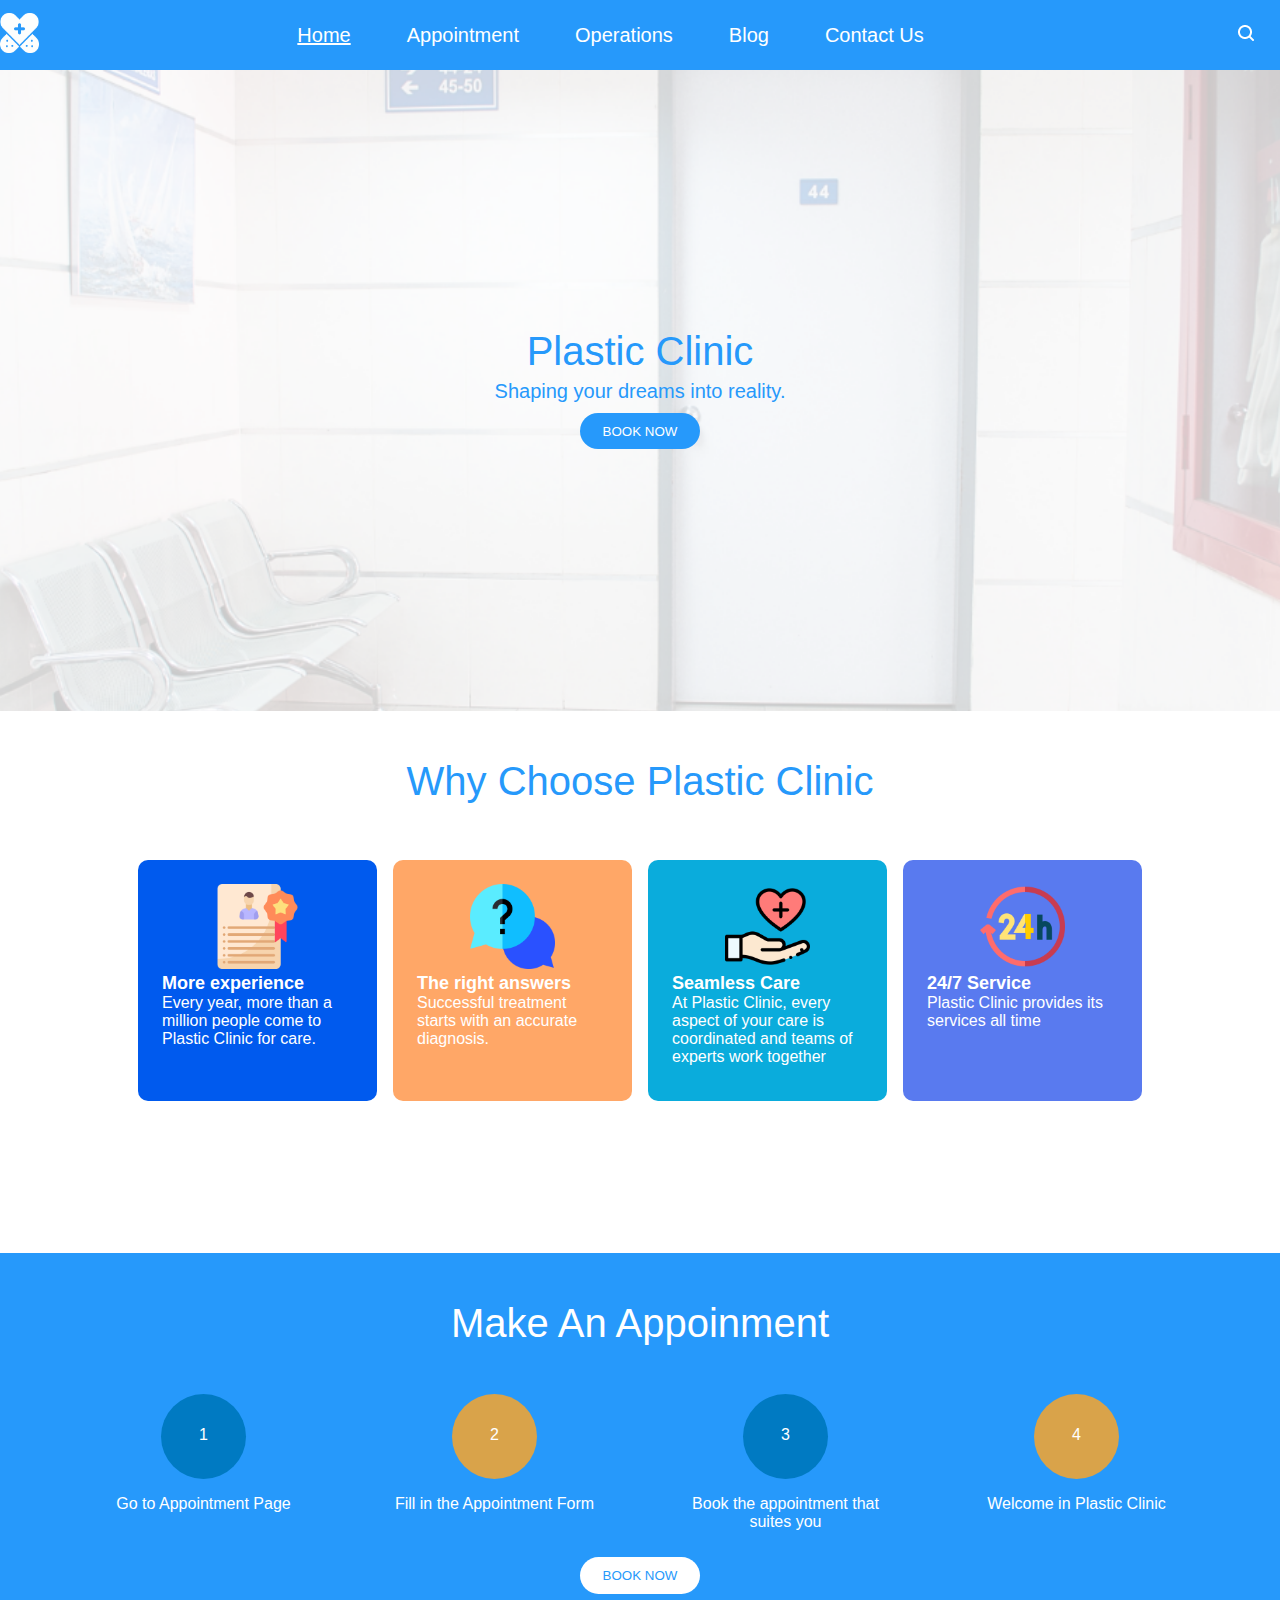
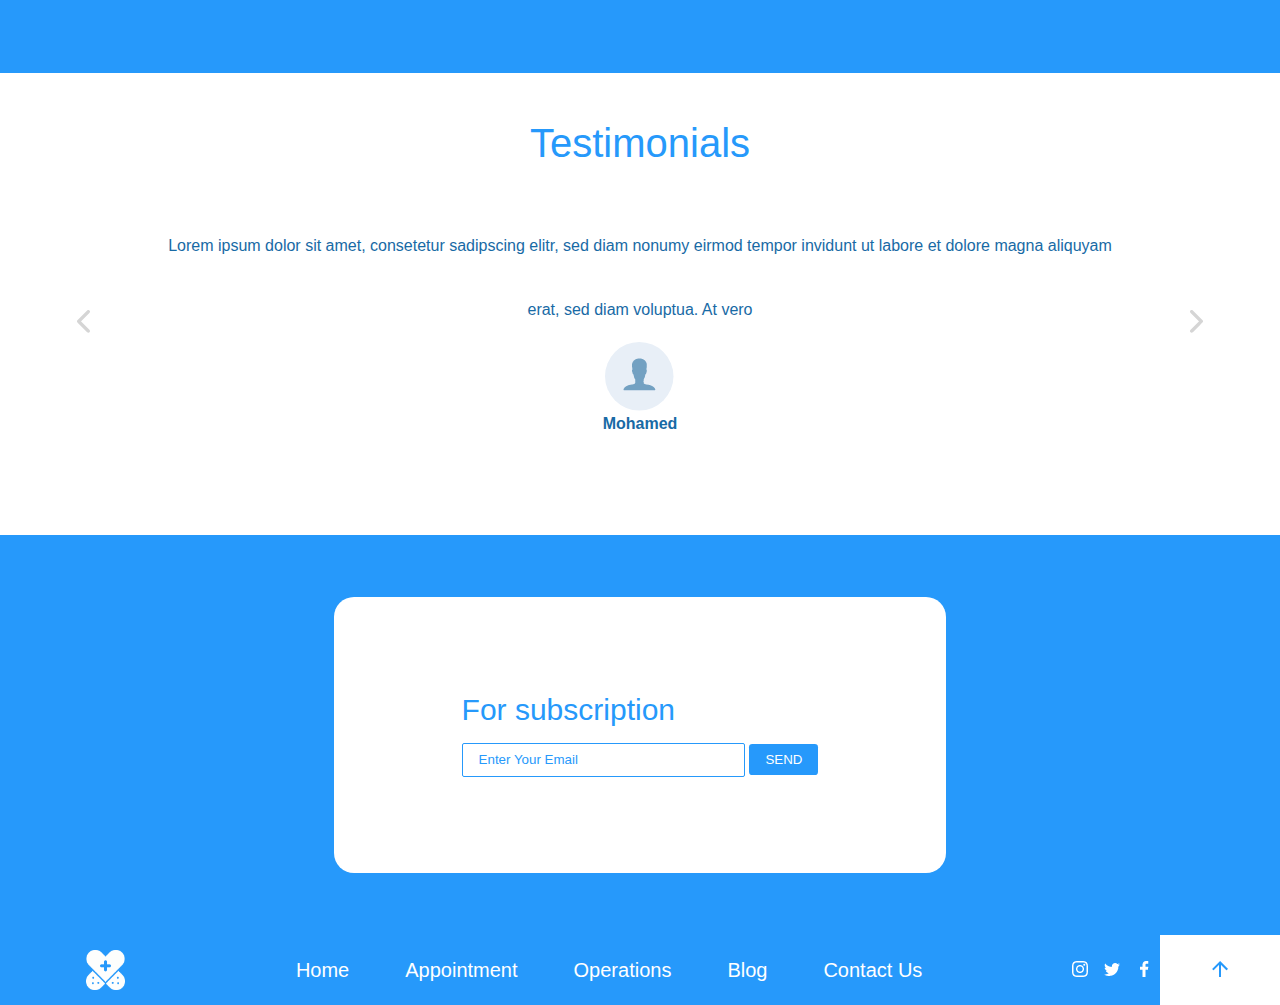
==== commit 579af367: "appoinment page" ====
--- a/index.html
+++ b/index.html
@@ -150,44 +150,38 @@
           </div>
         </div>
       </div>
-      <!--   <div class="footer">
-        <div class="container">
-          <nav>
-            <div class="logo">
-              <img src="./Images/clinic-logo.png" alt="plastic clinic logo" />
-            </div>
-            <div class="navLinks">
-              <ul>
-                <li><a href="/">Home</a></li>
-                <li><a href="./pages/appointment.html">Appointment</a></li>
-                <li><a href="./pages/operations.html">Operations</a></li>
-                <li><a href="./pages/blog.html">Blog</a></li>
-                <li><a href="./pages/contact.html">Contact Us</a></li>
-              </ul>
-            </div>
-            <div class="social-icons">
-              <button>
-                <img
-                  src="./Images/insta-icon.png"
-                  alt="instagram icon"
-                /></button
-              ><button>
-                <img
-                  src="./Images/twitter-icon.png"
-                  alt="twitter icon"
-                /></button
-              ><button>
-                <img src="./Images/fb-icon.png" alt="facebook icon" />
-              </button>
-            </div>
-            <div class="scroll-up">
-              <button>
-                <img src="./Images/scroll-upp-arrow.png" alt="scroll up icon" />
-              </button>
-            </div>
-          </nav>
+      <div class="footer">
+        <nav>
+          <div class="logo">
+            <img src="./Images/clinic-logo.png" alt="plastic clinic logo" />
+          </div>
+          <div class="navLinks">
+            <ul>
+              <li><a href="/">Home</a></li>
+              <li><a href="./pages/appointment.html">Appointment</a></li>
+              <li><a href="./pages/operations.html">Operations</a></li>
+              <li><a href="./pages/blog.html">Blog</a></li>
+              <li><a href="./pages/contact.html">Contact Us</a></li>
+            </ul>
+          </div>
+        </nav>
+        <div class="social">
+          <div class="social-icons">
+            <button>
+              <img src="./Images/insta-icon.png" alt="instagram icon" /></button
+            ><button>
+              <img src="./Images/twitter-icon.png" alt="twitter icon" /></button
+            ><button>
+              <img src="./Images/fb-icon.png" alt="facebook icon" />
+            </button>
+          </div>
+          <div class="scroll-up">
+            <button>
+              <img src="./Images/footer-arrow-up.png" alt="scroll up icon" />
+            </button>
+          </div>
         </div>
-      </div> -->
+      </div>
     </div>
   </body>
 </html>
--- a/Css/main.css
+++ b/Css/main.css
@@ -131,7 +131,6 @@
 .services-section {
   height: 33.875em;
 }
-/* @media only screen and (max-width: 992px)  */
 @media (max-width: 1150px) {
   .services-section {
     display: flex;
@@ -350,6 +349,11 @@
   align-items: center;
   text-align: center;
 }
+@media (max-width: 1150px) {
+  .testimonials-section > .container {
+    margin-bottom: 2rem;
+  }
+}
 
 .testimonials-section > .container > .row {
   display: flex;
@@ -391,7 +395,7 @@
   background-color: var(--primary);
 }
 .subscription-section > .container {
-  height: 18.913125em;
+  height: 25em;
   width: 100%;
   display: flex;
   flex-flow: row wrap;
@@ -401,8 +405,12 @@
 
 .subscription-section > .container > .card {
   background-color: white;
-  padding: 6em 11rem;
+  padding: 6em 8rem;
   border-radius: 1.25rem;
+  display: flex;
+  flex-flow: column wrap;
+  justify-content: center;
+  align-items: flex-start;
 }
 .subscription-section > .container > .card > .card-header > h3 {
   font-size: 1.875em;
@@ -422,7 +430,6 @@
   height: 2.5em;
   width: 21.25em;
   padding: 0 1rem;
-
   border: 1px solid var(--primary);
   border-radius: 0.125rem;
 }
@@ -454,7 +461,6 @@
 }
 @media (max-width: 1150px) {
   .subscription-section {
-    margin-top: 2rem;
     width: 100%;
     background-color: var(--primary);
   }
@@ -470,7 +476,324 @@
   .subscription-section > .container > .card {
     width: 90%;
     background-color: white;
-    padding: 2em 3rem;
+    padding: 2em 3em;
     border-radius: 1.25rem;
   }
 }
+
+.footer {
+  background-color: var(--primary);
+  height: auto;
+  width: 100%;
+  display: flex;
+  flex-direction: row;
+  flex-flow: row nowrap;
+  justify-content: center;
+  align-items: center;
+}
+.footer > nav {
+  align-self: center;
+  display: flex;
+  flex-wrap: wrap;
+  justify-content: center;
+  align-items: center;
+  width: 72.5em;
+  height: 4.375em;
+  margin: 0 auto;
+}
+
+@media only screen and (max-width: 992px) {
+  .footer > nav {
+    display: flex;
+    flex-flow: column wrap;
+    justify-content: center;
+    align-items: center;
+    height: auto;
+  }
+}
+.footer > nav > .logo {
+  flex-grow: 1;
+  align-self: center;
+  justify-self: center;
+  display: flex;
+  justify-content: center;
+  flex-flow: row wrap;
+}
+.footer > nav > .navLinks {
+  flex-grow: 1;
+  align-self: center;
+  justify-self: center;
+  display: flex;
+  justify-content: center;
+  flex-flow: row wrap;
+}
+.footer > nav > .navLinks > ul > li {
+  float: left;
+  font-size: 1.25em;
+  margin-right: 3.5rem;
+}
+.footer > nav > .navLinks > ul > li > a {
+  clear: both;
+  text-decoration: none;
+  color: white;
+}
+.footer > nav > .navLinks > ul > li > a:visited {
+  color: white;
+  text-decoration: none;
+}
+.footer > nav > .navLinks > ul > li > a:hover {
+  color: white;
+  text-decoration: underline;
+}
+.footer > nav > .navLinks > ul > li > .active {
+  color: white;
+  text-decoration: underline;
+}
+.footer > .social {
+  display: flex;
+  flex-flow: row nowrap;
+}
+.footer > .social > .social-icons {
+  align-self: center;
+  display: flex;
+  justify-content: center;
+}
+
+.footer > .social > .social-icons > button {
+  background-color: transparent;
+  border: none;
+  margin: 0 0.5rem;
+}
+.footer > .social > .scroll-up {
+  background-color: white;
+  height: 4.375em;
+  width: 7.5em;
+  display: flex;
+  flex-flow: row wrap;
+  justify-content: center;
+  align-items: center;
+}
+.footer > .social > .scroll-up > button {
+  background-color: transparent;
+  border: none;
+}
+
+.container-fluid > .page-title {
+  font-size: 2.5em;
+  color: var(--secondary);
+  width: 100%;
+  height: 5em;
+  display: flex;
+  flex-flow: row wrap;
+  justify-content: center;
+  align-items: center;
+}
+.container-fluid > .appointment-page-message {
+  background-color: var(--primary);
+  color: white;
+  width: 100%;
+  height: 17.9375em;
+  display: flex;
+  flex-flow: row wrap;
+  justify-content: center;
+  align-items: center;
+}
+.container-fluid > .appointment-page-message > .container {
+  display: flex;
+  flex-flow: row wrap;
+  justify-content: center;
+  align-items: center;
+  width: 46.8125em;
+}
+
+.container-fluid > .appointment-page-message > .container > p {
+  font-size: 1.25em;
+}
+
+.container-fluid > .appointment-form {
+  background-image: url("../Images/appointment-banner.png");
+  background-repeat: no-repeat;
+  background-position: center;
+  background-attachment: fixed;
+  background-size: cover;
+  height: 40em;
+  display: flex;
+  flex-direction: row;
+  align-items: flex-start;
+}
+@media (max-width: 1150px) {
+  .container-fluid > .appointment-form {
+    height: auto;
+  }
+  .container-fluid > .appointment-form > form {
+    display: flex;
+    justify-content: center;
+    align-items: center;
+  }
+  .container-fluid > .appointment-page-message > .container {
+    padding: 1rem;
+  }
+  .container-fluid > .appointment-form > .container > form > textarea {
+    width: 50%;
+  }
+}
+
+.container-fluid > .appointment-form > .container {
+  display: flex;
+  flex-flow: column wrap;
+  justify-content: center;
+  align-items: center;
+}
+
+.container-fluid > .appointment-form > .container > h2 {
+  font-size: 2.5em;
+  margin: 3rem 0;
+  color: var(--secondary);
+}
+
+.container-fluid > .appointment-form > .container > form {
+  display: flex;
+  flex-flow: column wrap;
+  justify-content: center;
+  align-items: center;
+}
+.container-fluid > .appointment-form > .container > form > .form-group {
+  display: flex;
+  flex-flow: row wrap;
+  justify-content: center;
+  align-items: center;
+}
+.container-fluid > .appointment-form > .container > form > .form-group > input {
+  margin: 0.5rem;
+  width: 25.5625em;
+  height: 3.75em;
+  border: none;
+  border: #73a1c2 1px solid;
+  background-color: white;
+  border-radius: 0.2rem;
+}
+.container-fluid
+  > .appointment-form
+  > .container
+  > form
+  > .form-group
+  > input::-webkit-input-placeholder {
+  color: #73a1c2;
+  padding-left: 1rem;
+}
+.container-fluid
+  > .appointment-form
+  > .container
+  > form
+  > .form-group
+  > input::-webkit-datetime-edit {
+  color: #73a1c2;
+  padding-left: 1rem;
+}
+
+.container-fluid
+  > .appointment-form
+  > .container
+  > form
+  > .form-group
+  > input::-webkit-calendar-picker-indicator {
+  opacity: 0.4;
+  padding-right: 1rem;
+}
+
+.container-fluid > .appointment-form > .container > form > textarea {
+  margin: 0.5rem;
+  width: 98%;
+  border: none;
+  border: #73a1c2 1px solid;
+  background-color: white;
+  border-radius: 0.2rem;
+}
+@media (max-width: 1150px) {
+  .container-fluid > .appointment-form > .container > form > textarea {
+    width: 70%;
+  }
+}
+.container-fluid
+  > .appointment-form
+  > .container
+  > form
+  > textarea::-webkit-input-placeholder {
+  color: #73a1c2;
+  padding-left: 1rem;
+}
+.container-fluid
+  > .appointment-form
+  > .container
+  > form
+  > .form-group
+  > input::-webkit-datetime-edit {
+  color: #73a1c2;
+  padding-left: 1rem;
+}
+
+.container-fluid
+  > .appointment-form
+  > .container
+  > form
+  > input[type="submit"] {
+  width: 25.5625em;
+  height: 2.75em;
+  background-color: var(--primary);
+  color: white;
+  border: none;
+  margin-top: 1rem;
+  border-radius: 1.5625em;
+}
+@media (max-width: 1150px) {
+  .container-fluid
+    > .appointment-form
+    > .container
+    > form
+    > input[type="submit"] {
+    margin: 1rem 0;
+  }
+}
+.container-fluid
+  > .appointment-form
+  > .container
+  > form
+  > input[type="submit"]:hover {
+  width: 25.5625em;
+  height: 2.75em;
+  background-color: white;
+  cursor: pointer;
+  color: var(--primary);
+  border: 2px solid var(--primary);
+  border-radius: 1.5625em;
+}
+
+.container-fluid > .admin-message {
+  background-color: var(--secondary);
+  width: 100%;
+  color: white;
+  height: 22.53em;
+  display: flex;
+  flex-flow: row wrap;
+  justify-content: center;
+  align-items: center;
+}
+.container-fluid > .admin-message > .container {
+  width: 62.75em;
+}
+
+.container-fluid > .admin-message > .container > h1 {
+  font-size: 1.875em;
+}
+.container-fluid > .admin-message > .container > p {
+  font-size: 1.25em;
+}
+@media (max-width: 1150px) {
+  .container-fluid > .admin-message {
+    height: auto;
+  }
+  .container-fluid > .admin-message > .container {
+    margin: 1rem;
+    width: auto;
+  }
+}
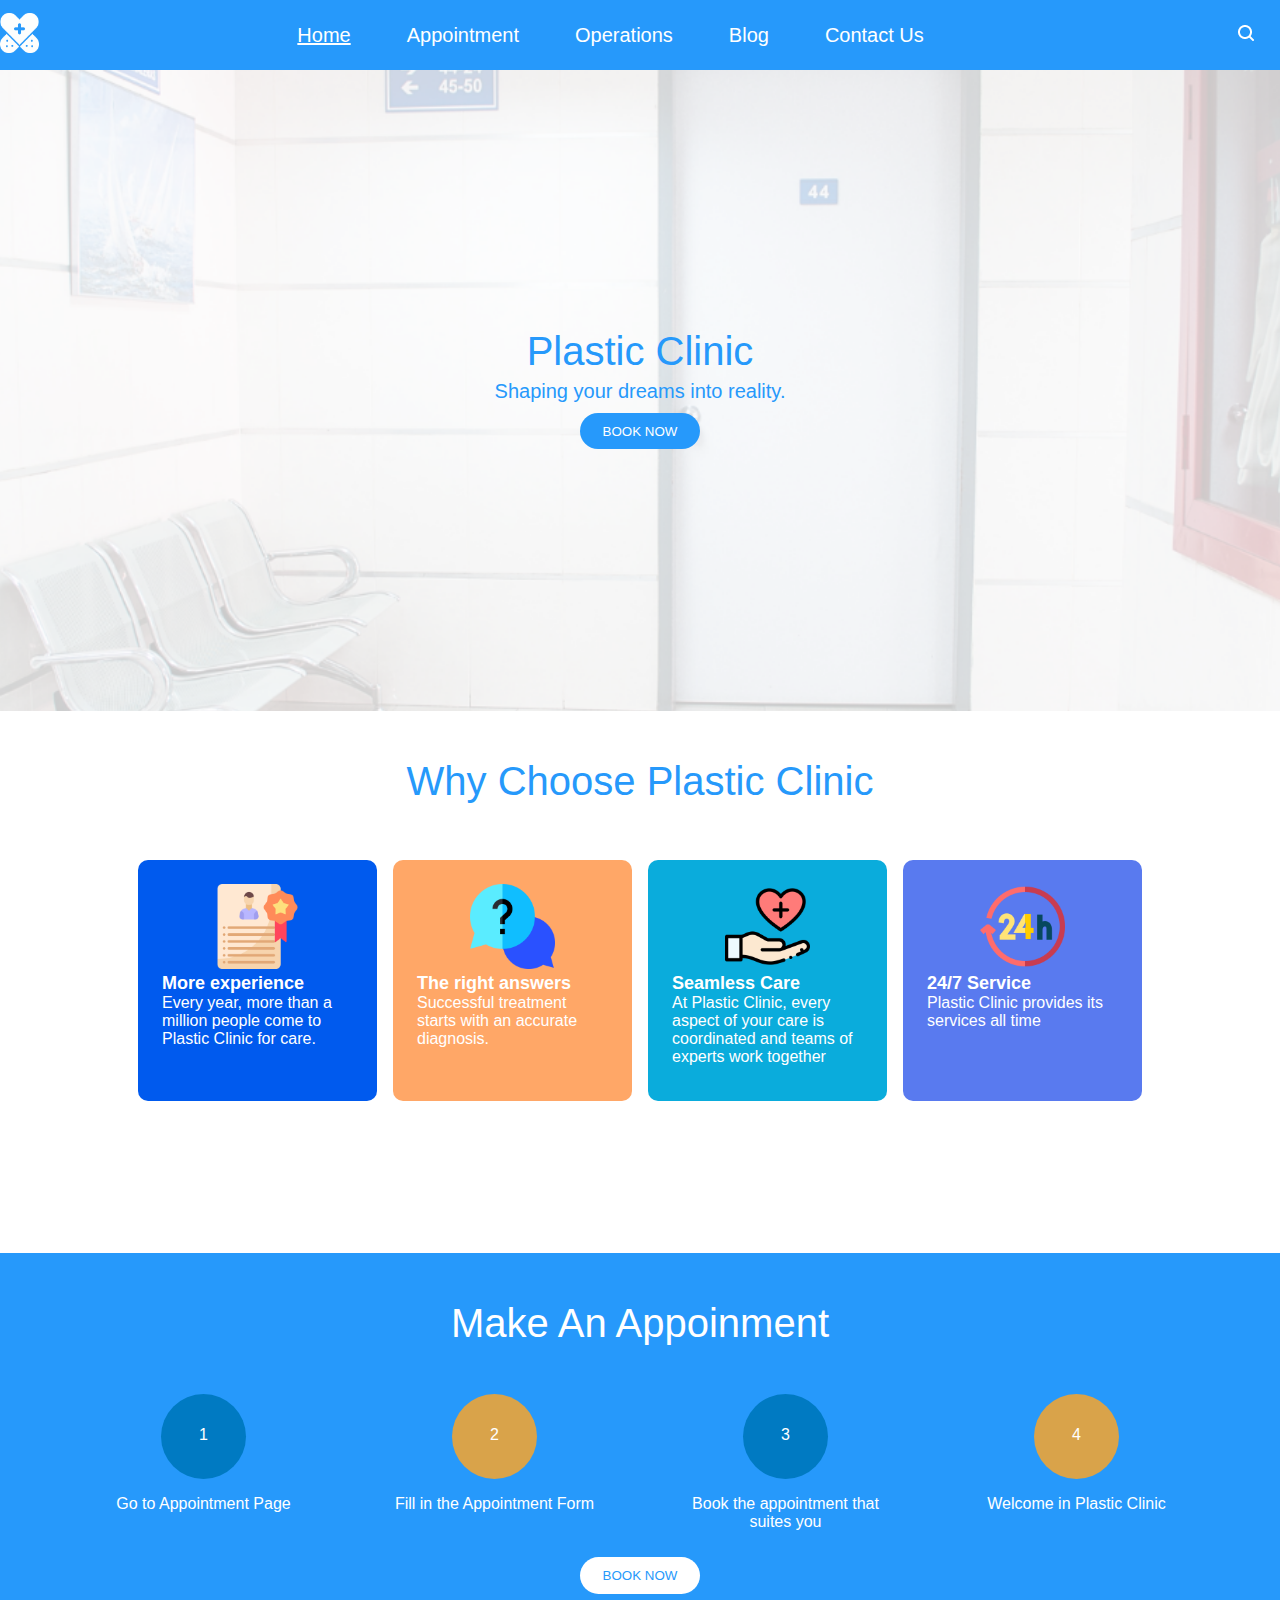
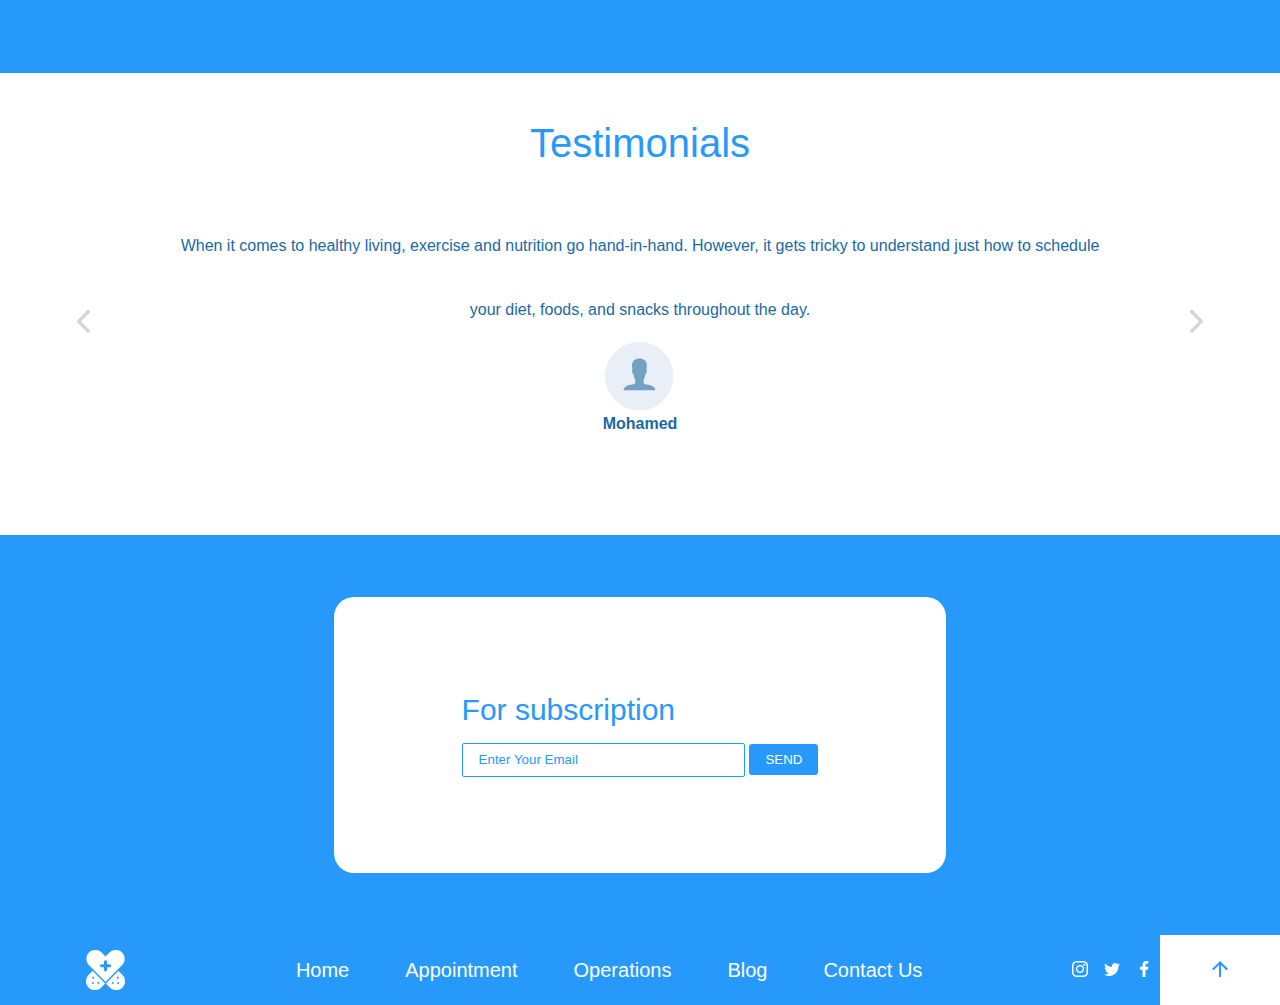
==== commit 682ffb9f: "navbar and footer fix" ====
--- a/index.html
+++ b/index.html
@@ -11,6 +11,19 @@
     />
     <link rel="stylesheet" href="./Css/reset-min.css" />
     <link rel="stylesheet" href="./Css/main.css" />
+    <link
+      rel="stylesheet"
+      href="https://cdnjs.cloudflare.com/ajax/libs/font-awesome/4.7.0/css/font-awesome.min.css"
+    />
+    <script>
+      function navigate(page) {
+        var loc = window.location.pathname;
+        var dir = loc.substring(0, loc.lastIndexOf("/"));
+        var path = dir + page;
+        toString(path);
+        return (window.location.href = path);
+      }
+    </script>
     <title>Plastic Clinic</title>
   </head>
   <body>
@@ -42,7 +55,9 @@
         <div class="banner-content">
           <h2>Plastic Clinic</h2>
           <p>Shaping your dreams into reality.</p>
-          <button>BOOK NOW</button>
+          <button onclick="navigate('/pages/appointment.html')">
+            BOOK NOW
+          </button>
         </div>
       </div>
       <div class="services-section">
@@ -102,7 +117,9 @@
               <p>Welcome in Plastic Clinic</p>
             </div>
           </div>
-          <button>BOOK NOW</button>
+          <button onclick="navigate('/pages/appointment.html')">
+            BOOK NOW
+          </button>
         </div>
       </div>
       <div class="testimonials-section">
@@ -117,9 +134,9 @@
             </div>
             <div class="testimonial-content">
               <p>
-                Lorem ipsum dolor sit amet, consetetur sadipscing elitr, sed
-                diam nonumy eirmod tempor invidunt ut labore et dolore magna
-                aliquyam erat, sed diam voluptua. At vero
+                When it comes to healthy living, exercise and nutrition go
+                hand-in-hand. However, it gets tricky to understand just how to
+                schedule your diet, foods, and snacks throughout the day.
               </p>
               <div class="user">
                 <img src="./Images/user-icon.png" alt="user icon" />
--- a/Css/main.css
+++ b/Css/main.css
@@ -2,7 +2,7 @@
   margin: 0;
   padding: 0;
   box-sizing: border-box;
-  font-family: "Segoe UI", Tahoma, Geneva, Verdana, sans-serif;
+  font-family: "Segoe UI", sans-serif;
 }
 :root {
   --primary: #2699fb;
@@ -26,10 +26,6 @@
   display: flex;
   flex-direction: row;
   flex-flow: row wrap;
-  /* z-index: 1;
-    position: fixed;
-    top: 0;
-    width: 100%; */
 }
 .header > nav {
   display: flex;
@@ -85,6 +81,19 @@
   background-color: transparent;
   border: none;
 }
+@media only screen and (max-width: 992px) {
+  .header > nav > .logo {
+    margin-top: 1rem;
+  }
+  .header > nav > .search {
+    display: none;
+  }
+
+  .header > nav > .navLinks > ul > li {
+    width: 100%;
+    text-align: center;
+  }
+}
 
 .banner {
   background-image: url("../Images/banner.png");
@@ -131,7 +140,7 @@
 .services-section {
   height: 33.875em;
 }
-@media (max-width: 1150px) {
+@media only screen and (max-width: 1150px) {
   .services-section {
     display: flex;
     flex-flow: column wrap;
@@ -245,7 +254,7 @@
   background-color: var(--primary);
 }
 /* @media only screen and (min-width: 200px)  */
-@media (max-width: 1150px) {
+@media only screen and (max-width: 1150px) {
   .appoinment-section {
     display: flex;
     flex-flow: column wrap;
@@ -326,13 +335,13 @@
   height: 28.875em;
 }
 /* @media only screen and (max-width: 992px)  */
-@media (max-width: 1150px) {
+@media only screen and (max-width: 1150px) {
   .testimonials-section {
     display: flex;
     flex-flow: column wrap;
     height: auto;
   }
-  @media (max-width: 750px) {
+  @media only screen and (max-width: 750px) {
     .testimonials-section > .container > .row > .left-arrow {
       display: none;
     }
@@ -349,7 +358,7 @@
   align-items: center;
   text-align: center;
 }
-@media (max-width: 1150px) {
+@media only screen and (max-width: 1150px) {
   .testimonials-section > .container {
     margin-bottom: 2rem;
   }
@@ -459,7 +468,7 @@
   border: none;
   border-radius: 0.25em;
 }
-@media (max-width: 1150px) {
+@media only screen and (max-width: 1150px) {
   .subscription-section {
     width: 100%;
     background-color: var(--primary);
@@ -504,10 +513,10 @@
 
 @media only screen and (max-width: 992px) {
   .footer > nav {
-    display: flex;
+    /* display: flex;
     flex-flow: column wrap;
     justify-content: center;
-    align-items: center;
+    align-items: center; */
     height: auto;
   }
 }
@@ -577,7 +586,30 @@
   background-color: transparent;
   border: none;
 }
-
+@media only screen and (max-width: 992px) {
+  .footer > nav > .logo {
+    margin-top: 1rem;
+  }
+  .footer > nav > .search {
+    display: none;
+  }
+
+  .footer {
+    display: flex;
+    justify-content: center;
+    flex-flow: row wrap;
+  }
+  .footer > nav > .navLinks > ul > li {
+    width: 100%;
+    text-align: center;
+  }
+  .footer > .social > .scroll-up {
+    display: none;
+  }
+  .footer > .social > .social-icons {
+    margin-top: 1rem;
+  }
+}
 .container-fluid > .page-title {
   font-size: 2.5em;
   color: var(--secondary);
@@ -621,9 +653,12 @@
   flex-direction: row;
   align-items: flex-start;
 }
-@media (max-width: 1150px) {
+@media only screen and (max-width: 1150px) {
   .container-fluid > .appointment-form {
     height: auto;
+    background-size: auto;
+
+    background-attachment: scroll;
   }
   .container-fluid > .appointment-form > form {
     display: flex;
@@ -709,7 +744,7 @@
   background-color: white;
   border-radius: 0.2rem;
 }
-@media (max-width: 1150px) {
+@media only screen and (max-width: 1150px) {
   .container-fluid > .appointment-form > .container > form > textarea {
     width: 70%;
   }
@@ -745,7 +780,7 @@
   margin-top: 1rem;
   border-radius: 1.5625em;
 }
-@media (max-width: 1150px) {
+@media only screen and (max-width: 1150px) {
   .container-fluid
     > .appointment-form
     > .container
@@ -788,7 +823,7 @@
 .container-fluid > .admin-message > .container > p {
   font-size: 1.25em;
 }
-@media (max-width: 1150px) {
+@media only screen and (max-width: 1150px) {
   .container-fluid > .admin-message {
     height: auto;
   }
@@ -797,3 +832,549 @@
     width: auto;
   }
 }
+
+.container-fluid > .operation-banner {
+  height: 27.5625em;
+  background-image: url("../Images/operation-banner.png");
+  background-repeat: no-repeat;
+  background-position: bottom;
+  background-size: contain;
+}
+@media only screen and (max-width: 1150px) {
+  .container-fluid > .operation-banner {
+    background-size: cover;
+  }
+}
+.container-fluid > .operation-content {
+  height: 23.875em;
+  display: flex;
+  flex-flow: row wrap;
+  align-items: flex-start;
+}
+.container-fluid > .operation-content > .container {
+  display: flex;
+  padding: 2rem;
+  flex-flow: column wrap;
+  align-items: center;
+}
+.container-fluid > .operation-content > .container > .operation-content-title {
+  font-size: 1.875em;
+  padding-bottom: 1rem;
+  color: var(--primary);
+}
+
+.container-fluid > .operation-content > .container > .operation-content-body {
+  font-size: 1.25em;
+  width: 62.75em;
+  color: var(--primary);
+}
+@media only screen and (max-width: 1150px) {
+  .container-fluid > .operation-content > .container > .operation-content-body {
+    width: auto;
+  }
+  .container-fluid > .operation-content {
+    height: auto;
+  }
+}
+.container-fluid > .operations {
+  background-color: var(--secondary);
+  width: 100%;
+  height: 56.399375em;
+  display: flex;
+  flex-flow: row wrap;
+  justify-content: center;
+  align-items: center;
+}
+@media only screen and (max-width: 1150px) {
+  .container-fluid > .operations {
+    height: auto;
+  }
+}
+
+.container-fluid > .operations > .container > .row {
+  display: flex;
+  flex-flow: row wrap;
+  justify-content: center;
+  align-items: center;
+}
+.container-fluid > .operations > .container > .row > .card {
+  width: 30.875em;
+  margin: 1rem;
+  background-color: white;
+  border-radius: 1rem;
+  height: 50.0625em;
+  display: flex;
+  flex-flow: column wrap;
+  justify-content: flex-start;
+  align-items: center;
+}
+@media only screen and (max-width: 1150px) {
+  .container-fluid > .operations > .container > .row > .card {
+    width: auto;
+    height: auto;
+    padding-bottom: 1rem;
+  }
+}
+.container-fluid > .operations > .container > .row > .card > .card-header-1 {
+  background-image: url("../Images/card1-img.png");
+  background-repeat: no-repeat;
+  background-size: cover;
+  height: 22.25em;
+  width: 100%;
+}
+.container-fluid > .operations > .container > .row > .card > .card-header-2 {
+  background-image: url("../Images/card2-img.png");
+  background-repeat: no-repeat;
+  background-size: cover;
+  height: 22.25em;
+  width: 100%;
+}
+.container-fluid > .operations > .container > .row > .card > .card-body {
+  padding: 2rem;
+}
+
+.container-fluid > .operations > .container > .row > .card > .card-body > h3 {
+  font-size: 1.875em;
+  margin-bottom: 1rem;
+  font-weight: bold;
+}
+.container-fluid > .operations > .container > .row > .card > .card-body > p {
+  font-size: 1.25em;
+  color: #7b8591;
+  height: 11em;
+}
+@media only screen and (max-width: 1150px) {
+  .container-fluid > .operations > .container > .row > .card > .card-body > p {
+    height: auto;
+  }
+}
+.container-fluid
+  > .operations
+  > .container
+  > .row
+  > .card
+  > .card-footer
+  > button {
+  width: 8.9375em;
+  height: 2.75em;
+  background-color: var(--primary);
+  color: white;
+  border: none;
+  border-radius: 1.5625em;
+}
+
+.container-fluid
+  > .operations
+  > .container
+  > .row
+  > .card
+  > .card-footer
+  > button:hover {
+  width: 8.9375em;
+  height: 2.75em;
+  background-color: white;
+  cursor: pointer;
+  color: var(--primary);
+  border: 2px solid var(--primary);
+  border-radius: 1.5625em;
+}
+.container-fluid > .top-posts {
+  height: 20.5625em;
+  width: 100%;
+}
+
+.container-fluid > .top-posts > .container {
+  display: flex;
+  flex-flow: column wrap;
+  justify-content: center;
+  align-items: center;
+}
+.container-fluid > .top-posts > .container > .row {
+  display: flex;
+  flex-flow: row wrap;
+  justify-content: center;
+  align-items: center;
+}
+
+.container-fluid > .top-posts > .container > .row > .card-1 {
+  background-image: url("../Images/top-post-1.png");
+  background-position: center;
+  background-repeat: no-repeat;
+  background-size: cover;
+  width: 20.25em;
+  height: 9.5em;
+  margin: 2rem;
+}
+.container-fluid > .top-posts > .container > .row > .card-1 > .content {
+  font-size: 0.8em;
+  margin: 2rem 2rem;
+  color: white;
+}
+.container-fluid > .top-posts > .container > .row > .card-1 > .content > h4 {
+  color: #ffd430;
+  font-weight: bold;
+}
+
+.container-fluid > .top-posts > .container > .row > .card-2 {
+  background-image: url("../Images/top-post-2.png");
+  background-position: center;
+  background-repeat: no-repeat;
+  background-size: cover;
+  width: 20.25em;
+  height: 9.5em;
+
+  margin: 2rem;
+}
+.container-fluid > .top-posts > .container > .row > .card-3 {
+  background-image: url("../Images/top-post-3.png");
+  background-position: center;
+  background-repeat: no-repeat;
+  background-size: cover;
+  width: 20.25em;
+  height: 9.5em;
+
+  margin: 2rem;
+}
+.container-fluid > .top-posts > .container > .row > .card-2 > .content {
+  font-size: 0.8em;
+  margin: 2rem 2rem;
+  color: white;
+}
+.container-fluid > .top-posts > .container > .row > .card-2 > .content > h4 {
+  color: white;
+  font-weight: bold;
+}
+.container-fluid > .top-posts > .container > .row > .card-3 > .content {
+  font-size: 0.8em;
+  margin: 2rem 2rem;
+  color: white;
+}
+.container-fluid > .top-posts > .container > .row > .card-3 > .content > h4 {
+  color: white;
+  font-weight: bold;
+}
+@media only screen and (max-width: 1150px) {
+  .container-fluid > .top-posts {
+    height: auto;
+    width: 100%;
+    display: flex;
+    flex-flow: row wrap;
+    justify-content: center;
+    align-items: center;
+  }
+  .container-fluid > .top-posts > .container {
+    display: flex;
+    flex-flow: column wrap;
+    justify-content: center;
+    align-items: center;
+  }
+  .container-fluid > .top-posts > .container > .row {
+    display: flex;
+    flex-flow: column nowrap;
+    justify-content: center;
+    align-items: center;
+  }
+  .container-fluid > .top-posts > .container > .row > .card-2 {
+    display: none;
+  }
+  .container-fluid > .top-posts > .container > .row > .card-3 {
+    display: none;
+  }
+}
+.container-fluid > .top-posts > .container > .blod-slider {
+  display: flex;
+  flex-flow: row wrap;
+  justify-content: center;
+  align-items: center;
+}
+.container-fluid > .top-posts > .container > .blod-slider > div {
+  margin: 0.3rem;
+  cursor: pointer;
+}
+
+.container-fluid > .blog {
+  background-color: var(--secondary);
+  height: 64.806875em;
+  display: flex;
+  flex-flow: row wrap;
+  justify-content: center;
+  align-items: flex-start;
+}
+@media only screen and (max-width: 1150px) {
+  .container-fluid > .blog {
+    height: auto;
+  }
+}
+.container-fluid > .blog > .container > .row {
+  display: flex;
+  flex-flow: row wrap;
+  justify-content: center;
+  align-items: center;
+  margin-top: 2rem;
+}
+.container-fluid > .blog > .container > .row > .card {
+  width: 20.1875em;
+  height: 25.5625em;
+  margin: 2rem;
+  background-color: white;
+  border-radius: 0.625em;
+  display: flex;
+  flex-flow: column wrap;
+  justify-content: flex-start;
+  align-items: flex-start;
+}
+.container-fluid > .blog > .container > .row > .card > .card-logo {
+  display: flex;
+  flex-flow: row wrap;
+  justify-content: flex-start;
+  align-items: center;
+  margin: 2rem 2rem;
+}
+.container-fluid
+  > .blog
+  > .container
+  > .row
+  > .card
+  > .card-logo
+  > .card-title {
+  margin-left: 1rem;
+  text-transform: uppercase;
+  font-weight: bold;
+}
+.container-fluid
+  > .blog
+  > .container
+  > .row
+  > .card
+  > .card-logo
+  > .card-title
+  > h3 {
+  font-size: 0.6875em;
+  text-transform: uppercase;
+  font-weight: bold;
+}
+.container-fluid > .blog > .container > .row > .card > .card-body {
+  margin: 0 2rem;
+  font-size: 1em;
+}
+.container-fluid > .blog > .container > .row > .card > .card-button {
+  align-self: center;
+  margin-top: 3rem;
+}
+.container-fluid > .blog > .container > .row > .card > .card-button > button {
+  width: 8.9375em;
+  height: 2.75em;
+  font-weight: bold;
+  background-color: var(--primary);
+  color: white;
+  border: none;
+  border-radius: 1.5625em;
+}
+.container-fluid
+  > .blog
+  > .container
+  > .row
+  > .card
+  > .card-button
+  > button:hover {
+  font-weight: bold;
+  background-color: white;
+  cursor: pointer;
+  color: var(--primary);
+  border: 2px solid var(--primary);
+}
+.container-fluid > .contact-us-form {
+  width: 100%;
+  display: flex;
+  flex-flow: row wrap;
+  justify-content: center;
+  align-items: center;
+}
+
+.container-fluid > .contact-us-form > .container > .row {
+  width: 100%;
+  display: flex;
+  flex-flow: row wrap;
+  justify-content: center;
+  align-items: center;
+}
+.contact-us-form > .container > .row > .col {
+  width: 50%;
+}
+@media only screen and (max-width: 1150px) {
+  .container-fluid > .contact-us-form > .container > .row {
+    width: 100%;
+    display: flex;
+    flex-flow: column wrap;
+    justify-content: center;
+    align-items: center;
+  }
+  .contact-us-form > .container > .row > .col {
+    width: 100%;
+  }
+}
+.contact-us-form > .container > .row > .col > form {
+  display: flex;
+  flex-flow: column wrap;
+  justify-content: center;
+  align-items: center;
+}
+.contact-us-form > .container > .row > .col > form > input {
+  margin: 0.5rem;
+  width: 25.5625em;
+  height: 3.75em;
+  border: none;
+  border: #73a1c2 1px solid;
+  background-color: white;
+  border-radius: 0.2rem;
+}
+.contact-us-form
+  > .container
+  > .row
+  > .col
+  > form
+  > input::-webkit-input-placeholder {
+  color: #73a1c2;
+  padding-left: 1rem;
+}
+.contact-us-form > .container > .row > .col > form > textarea {
+  margin: 0.5rem;
+  border: none;
+  border: #73a1c2 1px solid;
+  background-color: white;
+  border-radius: 0.2rem;
+}
+.contact-us-form
+  > .container
+  > .row
+  > .col
+  > form
+  > textarea::-webkit-input-placeholder {
+  color: #73a1c2;
+  padding-left: 1rem;
+  padding-top: 1rem;
+}
+.contact-us-form > .container > .row > .col > form > input[type="submit"] {
+  width: 25.5625em;
+  height: 3em;
+  background-color: var(--primary);
+  font-weight: bold;
+  color: white;
+  border: none;
+  margin-top: 1rem;
+  border-radius: 1.5625em;
+}
+.contact-us-form
+  > .container
+  > .row
+  > .col
+  > form
+  > input[type="submit"]:hover {
+  background-color: white;
+  cursor: pointer;
+  color: var(--primary);
+  border: 2px solid var(--primary);
+  border-radius: 1.5625em;
+}
+
+.contact-us-form > .container > .row > .col > .about-clinic {
+  color: var(--primary);
+}
+.contact-us-form > .container > .row > .col > .about-clinic > p {
+  font-size: 1.25em;
+  line-height: 2.25em;
+}
+.contact-us-form > .container > .row > .col > .about-clinic > h4 {
+  font-size: 1.25em;
+  font-weight: bold;
+}
+.contact-us-form > .container > .row > .col > .about-clinic > .social-icons {
+  margin-top: 1rem;
+}
+.contact-us-form
+  > .container
+  > .row
+  > .col
+  > .about-clinic
+  > .social-icons
+  > img {
+  margin: 1rem 1rem 1rem 0;
+}
+@media only screen and (max-width: 1150px) {
+  .contact-us-form > .container > .row > .col > .about-clinic {
+    margin: 2rem;
+    text-align: center;
+  }
+}
+.container-fluid > .clinic-address {
+  width: 100%;
+  margin-top: 6rem;
+  display: flex;
+  flex-flow: row wrap;
+  justify-content: center;
+  align-items: center;
+}
+.container-fluid > .clinic-address > .container {
+  width: 100%;
+  display: flex;
+  flex-flow: row wrap;
+  justify-content: center;
+  align-items: center;
+}
+
+.container-fluid > .clinic-address > .container > .row {
+  margin: 5rem;
+  width: 100%;
+  display: flex;
+  flex-flow: row wrap;
+  justify-content: center;
+  align-items: flex-start;
+}
+.container-fluid > .clinic-address > .container > .row > .col {
+  width: 31.25em;
+}
+.container-fluid > .clinic-address > .container > .row > .col > .address {
+  color: var(--primary);
+}
+.container-fluid > .clinic-address > .container > .row > .col > .address > h2 {
+  font-size: 2.5em;
+  margin-bottom: 2rem;
+}
+.container-fluid
+  > .clinic-address
+  > .container
+  > .row
+  > .col
+  > .address
+  > span {
+  font-size: 1.25em;
+  line-height: 2rem;
+}
+.container-fluid > .clinic-address > .container > .row > .col > .map {
+  display: flex;
+  flex-flow: row wrap;
+  justify-content: center;
+  align-items: center;
+}
+.container-fluid > .clinic-address > .container > .row > .col > .map > iframe {
+  width: 31.25em;
+  height: 31.25em;
+}
+@media only screen and (max-width: 1150px) {
+  .container-fluid > .clinic-address > .container > .row > .col > .address {
+    text-align: center;
+  }
+  .container-fluid > .clinic-address > .container > .row {
+    margin: 2rem;
+  }
+  .container-fluid
+    > .clinic-address
+    > .container
+    > .row
+    > .col
+    > .map
+    > iframe {
+    width: 25.25em;
+    height: 25.25em;
+  }
+}
